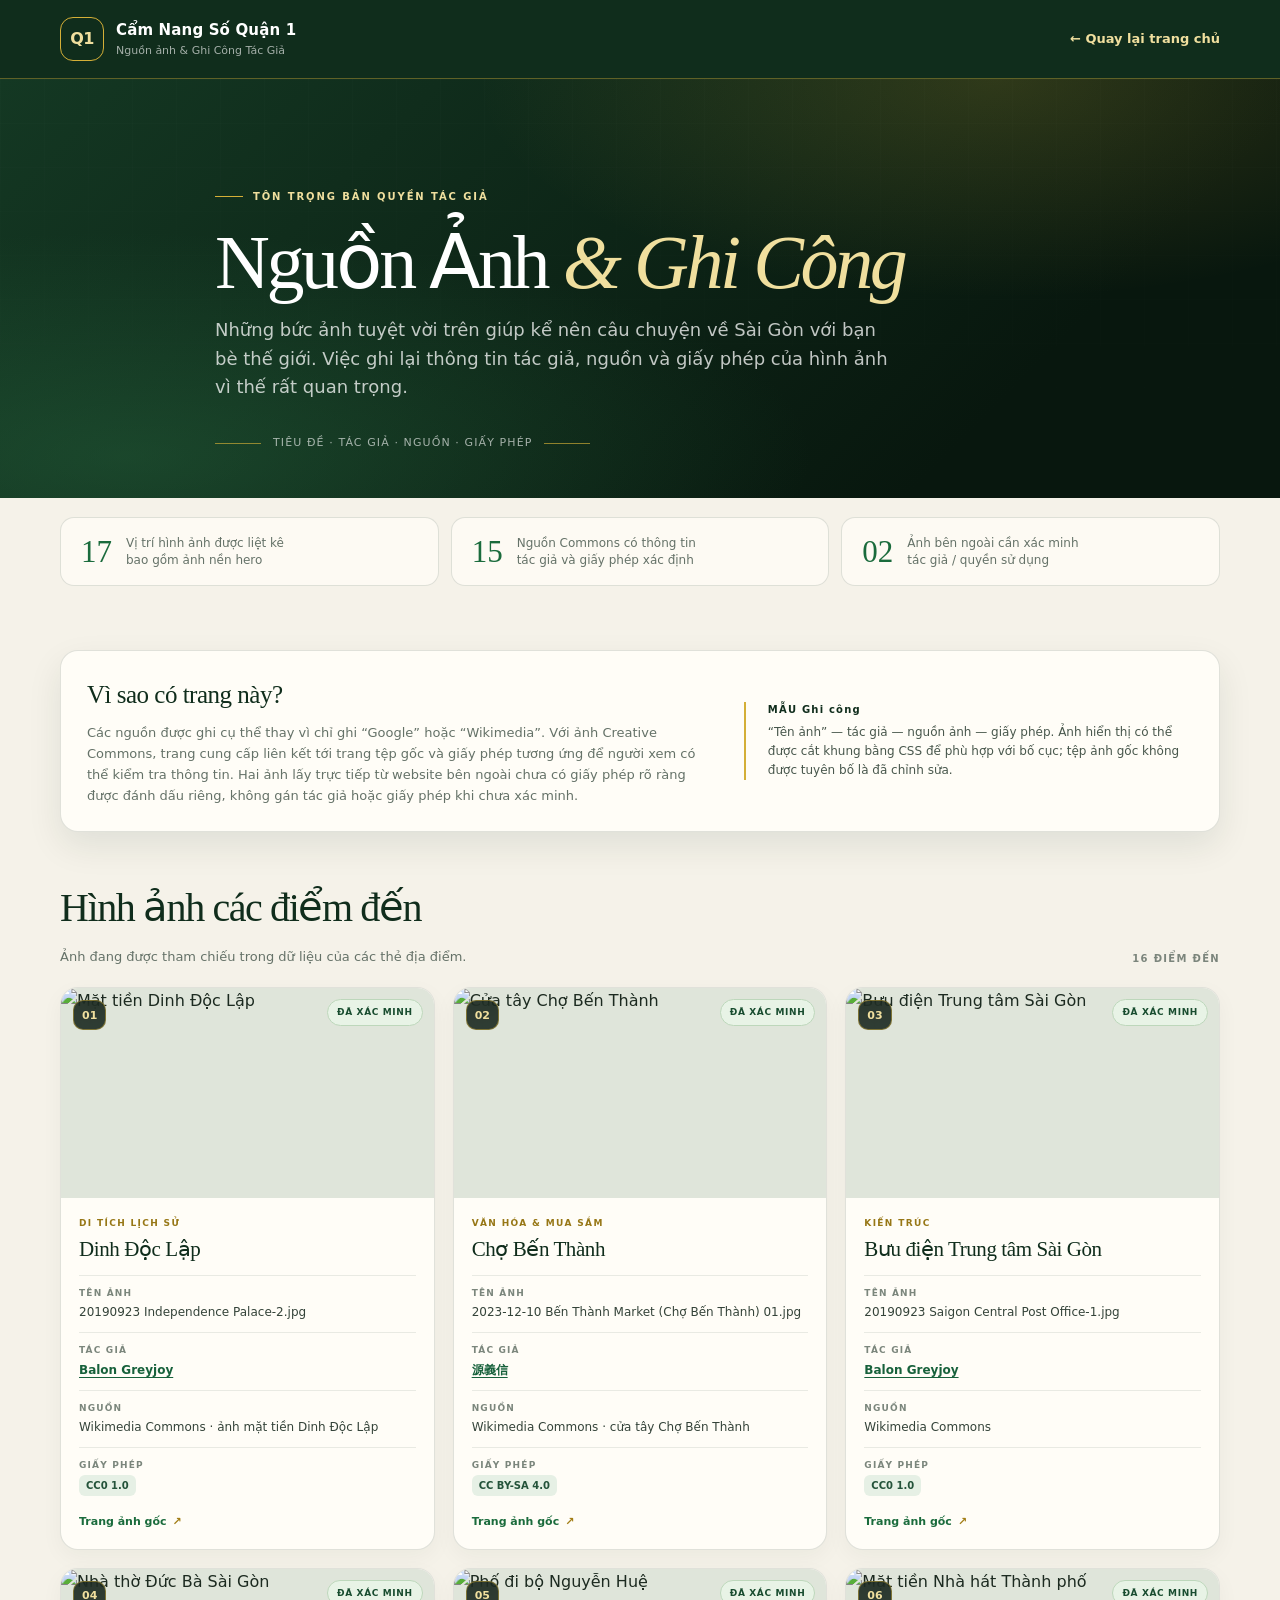
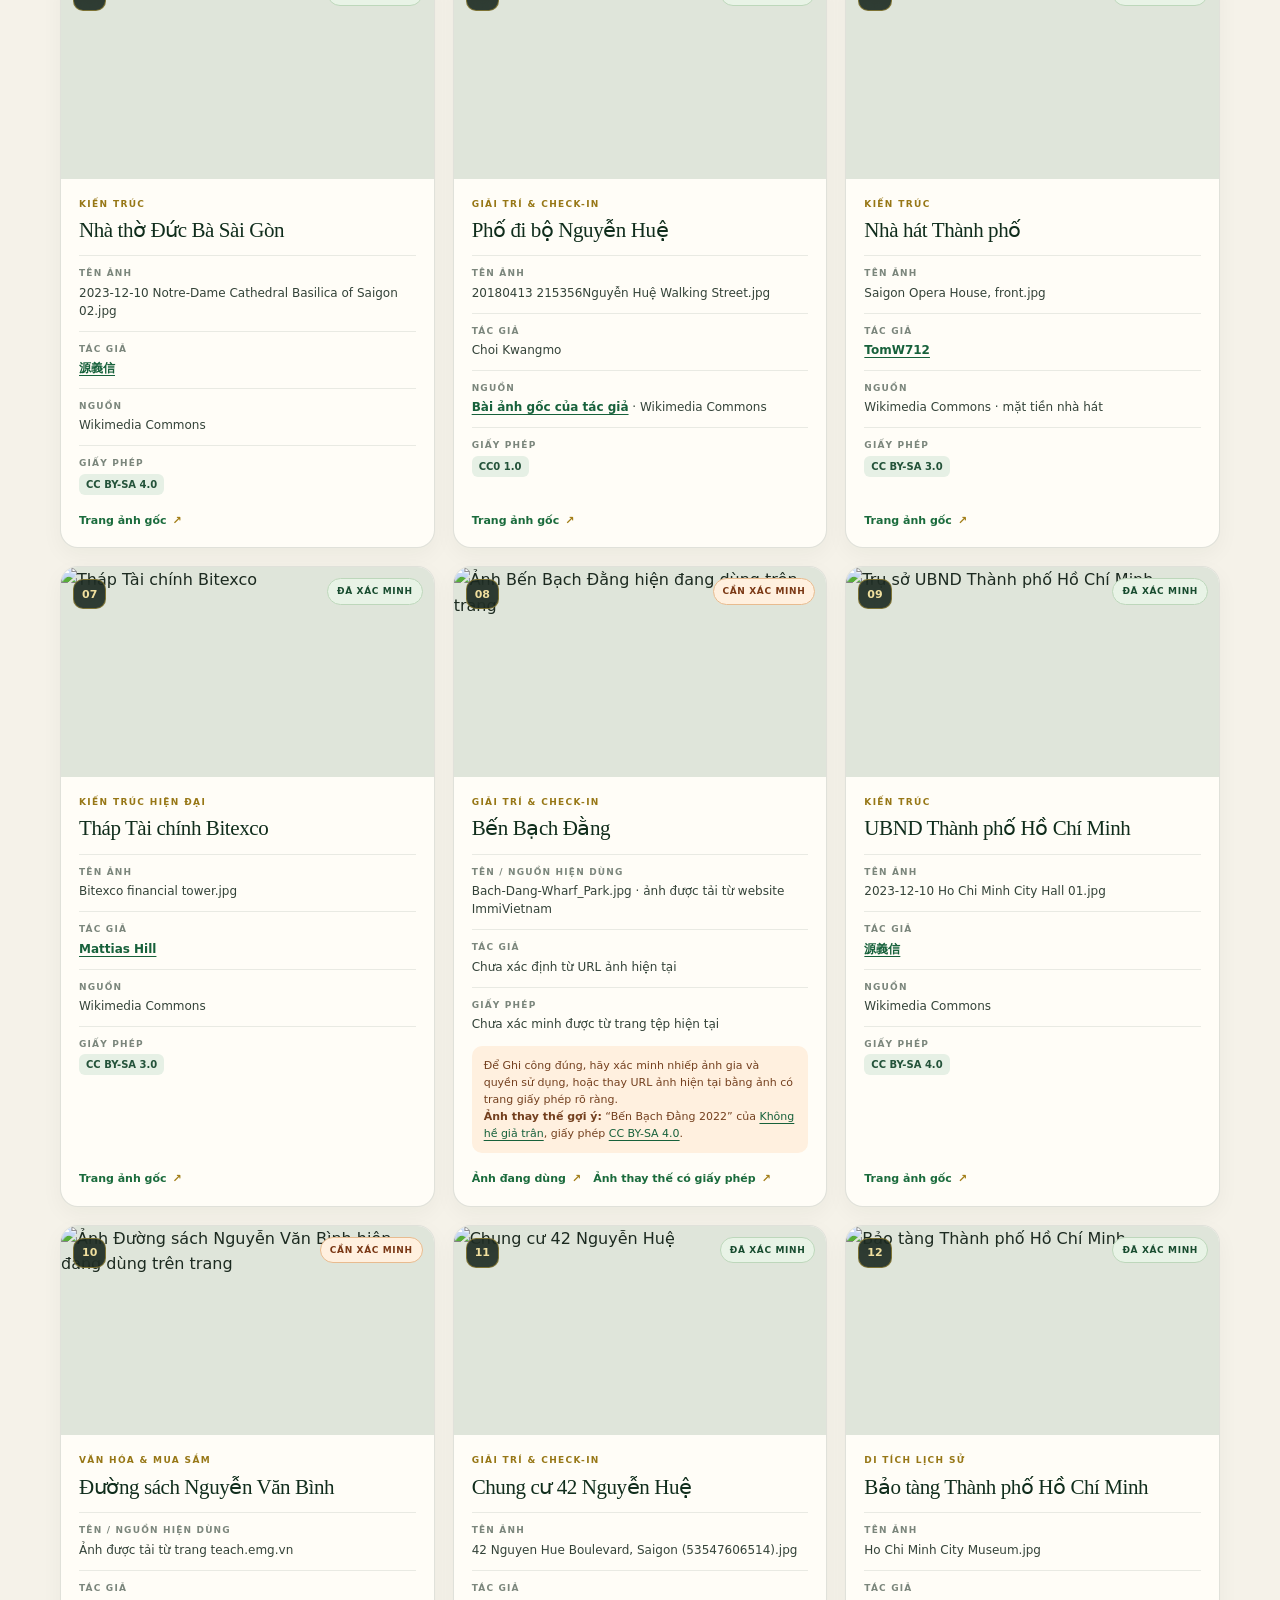
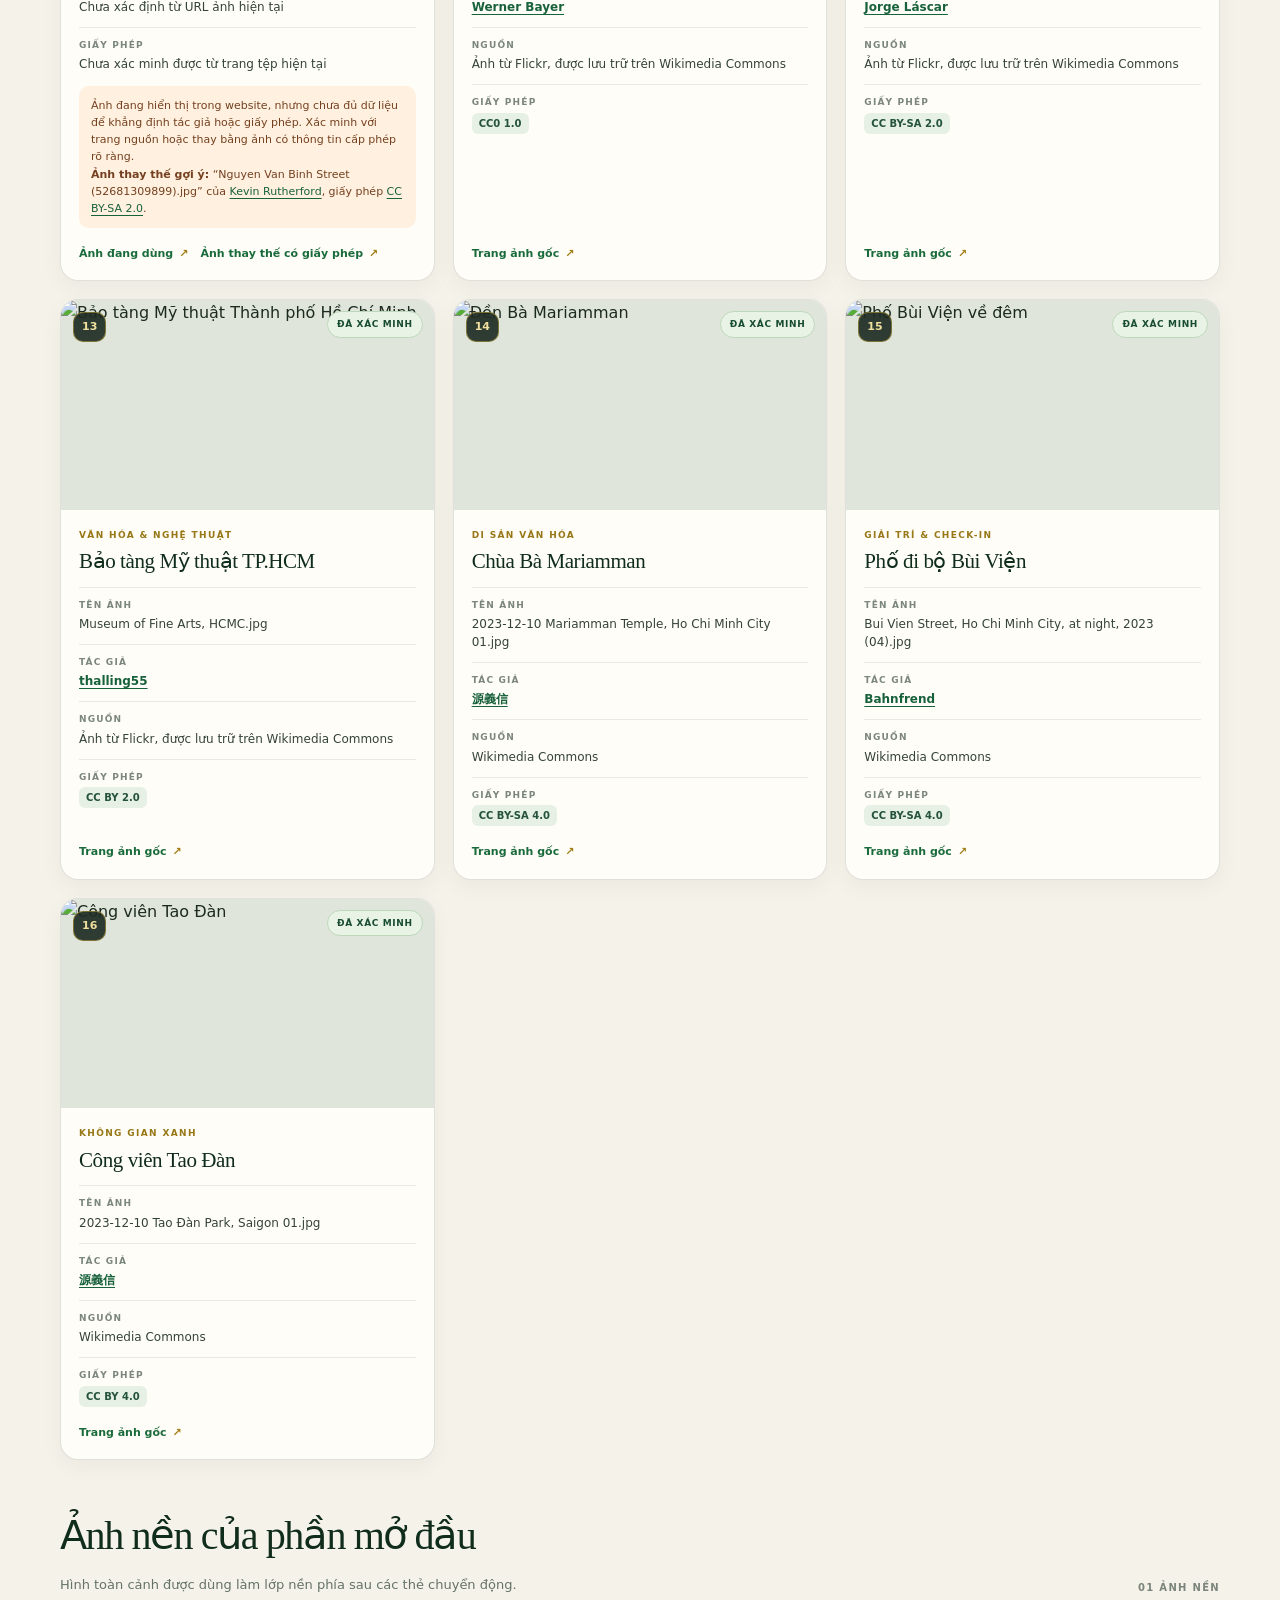
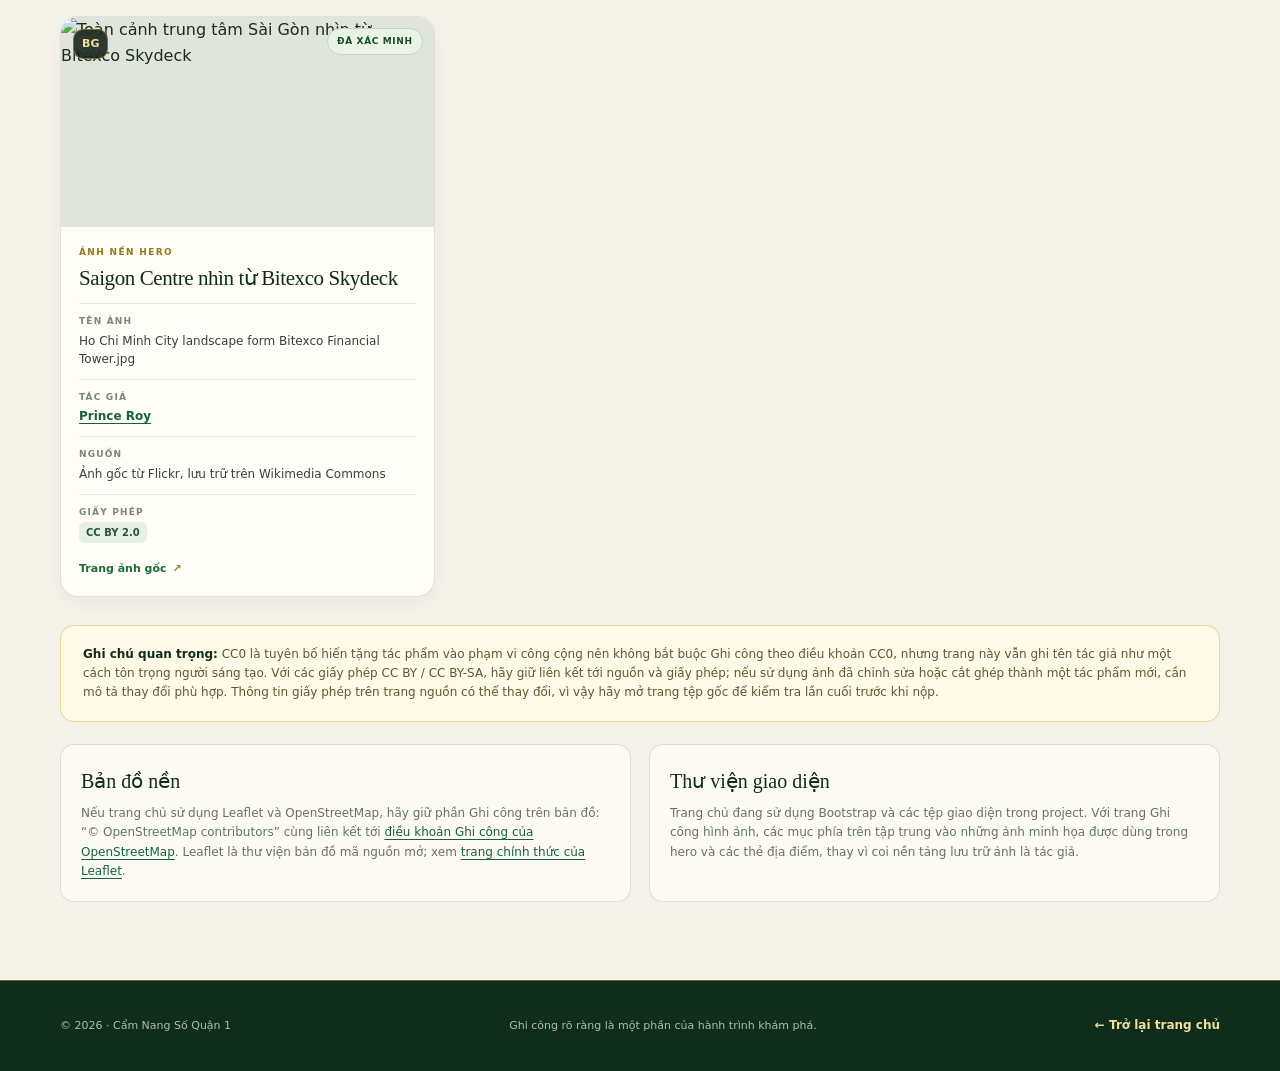
==== credits.html @ 77544206 "Add files via upload" ====
<!doctype html>
<html lang="vi">
<head>
  <meta charset="utf-8">
  <meta name="viewport" content="width=device-width, initial-scale=1">
  <meta name="theme-color" content="#102d1c">
  <meta name="description" content="Nguồn ảnh, tác giả và giấy phép hình ảnh sử dụng trong Cẩm Nang Số Quận 1.">
  <title>Nguồn Ảnh & Ghi Công — Cẩm Nang Số Quận 1</title>
  <style>
    :root {
      --pine: #102d1c;
      --pine-2: #143823;
      --pine-3: #1a6b3c;
      --gold: #d4af37;
      --gold-pale: #f0df9e;
      --paper: #f5f2e9;
      --paper-2: #fffdf7;
      --ink: #1c2a20;
      --muted: #657268;
      --line: rgba(16, 45, 28, .13);
      --warn: #8c4b24;
      --warn-bg: #fff0df;
      --ok-bg: #e6f0e5;
      --radius: 18px;
      --shadow: 0 14px 35px rgba(16, 45, 28, .09);
    }
    * { box-sizing: border-box; }
    html { scroll-behavior: smooth; }
    body {
      margin: 0;
      background: var(--paper);
      color: var(--ink);
      font-family: Inter, ui-sans-serif, system-ui, -apple-system, BlinkMacSystemFont, "Segoe UI", sans-serif;
      line-height: 1.6;
    }
    a { color: #17613b; text-underline-offset: 3px; }
    a:hover { color: #8b6d13; }
    .container { width: min(1160px, calc(100% - 40px)); margin-inline: auto; }
    .site-header { background: var(--pine); color: #fff; border-bottom: 1px solid rgba(212,175,55,.4); }
    .header-inner { min-height: 78px; display: flex; align-items: center; justify-content: space-between; gap: 20px; }
    .brand { display: inline-flex; align-items: center; gap: 12px; color: #fff; text-decoration: none; min-width: 0; }
    .brand-mark { display: grid; place-items: center; width: 44px; height: 44px; flex: 0 0 44px; border: 1px solid var(--gold); border-radius: 13px; color: var(--gold-pale); font-weight: 850; letter-spacing: -.04em; }
    .brand-copy { display: flex; flex-direction: column; line-height: 1.25; }
    .brand-copy strong { font-size: 15px; letter-spacing: .01em; }
    .brand-copy small { color: rgba(255,255,255,.62); font-size: 11px; margin-top: 4px; }
    .back-link { color: var(--gold-pale); font-size: 13px; font-weight: 700; text-decoration: none; white-space: nowrap; }
    .back-link:hover { color: #fff; }
    .hero {
      position: relative;
      overflow: hidden;
      color: #fff;
      padding: clamp(54px, 8vw, 100px) 0 46px;
      background:
        radial-gradient(ellipse at 78% 0%, rgba(212,175,55,.18), transparent 37%),
        radial-gradient(ellipse at 10% 90%, rgba(46,119,73,.36), transparent 42%),
        linear-gradient(135deg, #143823, #08170e 78%);
    }
    .hero::after { content: ""; position: absolute; inset: 0; pointer-events: none; opacity: .16; background-image: linear-gradient(rgba(255,255,255,.07) 1px, transparent 1px), linear-gradient(90deg, rgba(255,255,255,.07) 1px, transparent 1px); background-size: 44px 44px; mask-image: linear-gradient(to bottom, black, transparent); }
    .hero-content { position: relative; z-index: 1; max-width: 850px; }
    .eyebrow { display: inline-flex; align-items: center; gap: 10px; color: var(--gold-pale); font-size: 10px; font-weight: 850; letter-spacing: .19em; text-transform: uppercase; }
    .eyebrow::before { content: ""; width: 28px; height: 1px; background: var(--gold); }
    h1 { margin: 20px 0 16px; max-width: 800px; font-family: Georgia, "Times New Roman", serif; font-size: clamp(42px, 7vw, 76px); line-height: .99; font-weight: 500; letter-spacing: -.045em; }
    h1 em { color: var(--gold-pale); font-weight: 400; }
    .hero-lede { max-width: 680px; margin: 0; color: rgba(255,255,255,.75); font-size: clamp(15px, 2vw, 18px); }
    .hero-footer { display: flex; flex-wrap: wrap; align-items: center; gap: 12px; margin-top: 32px; color: rgba(255,255,255,.62); font-size: 11px; letter-spacing: .1em; text-transform: uppercase; }
    .hero-footer .line { height: 1px; width: 46px; background: rgba(212,175,55,.65); }
    .stats { display: grid; grid-template-columns: repeat(3, minmax(0,1fr)); gap: 12px; margin-top: -1px; padding: 20px 0 22px; }
    .stat { padding: 17px 20px; background: rgba(255,253,247,.78); border: 1px solid var(--line); border-radius: 14px; display: flex; align-items: center; gap: 14px; }
    .stat-num { color: var(--pine-3); font-family: Georgia, serif; font-size: 31px; line-height: 1; }
    .stat-label { color: var(--muted); font-size: 12px; line-height: 1.4; }
    main { padding: 24px 0 78px; }
    .intro-note { display: grid; grid-template-columns: 1.4fr 1fr; gap: 28px; margin: 18px 0 32px; padding: 24px 26px; background: var(--paper-2); border: 1px solid var(--line); border-radius: var(--radius); box-shadow: var(--shadow); }
    .intro-note h2 { margin: 0 0 8px; color: var(--pine); font-family: Georgia, serif; font-size: 25px; font-weight: 500; letter-spacing: -.02em; }
    .intro-note p { margin: 0; color: var(--muted); font-size: 13px; }
    .format-example { align-self: center; padding-left: 22px; border-left: 2px solid var(--gold); color: #48574c; font-size: 12px; }
    .format-example strong { display: block; margin-bottom: 5px; color: var(--pine); font-size: 10px; letter-spacing: .12em; }
    .section-heading { display: flex; align-items: end; justify-content: space-between; gap: 16px; margin: 44px 0 20px; }
    .section-heading h2 { margin: 0; color: var(--pine); font-family: Georgia, serif; font-size: clamp(28px, 4vw, 40px); font-weight: 500; letter-spacing: -.035em; }
    .section-heading p { margin: 7px 0 0; color: var(--muted); font-size: 13px; }
    .section-count { color: #7b857c; font-size: 10px; font-weight: 800; letter-spacing: .13em; white-space: nowrap; }
    .credit-grid { display: grid; grid-template-columns: repeat(3, minmax(0,1fr)); gap: 18px; }
    .credit-card { min-width: 0; overflow: hidden; background: var(--paper-2); border: 1px solid var(--line); border-radius: var(--radius); box-shadow: 0 7px 22px rgba(16,45,28,.045); display: flex; flex-direction: column; }
    .credit-image-wrap { position: relative; aspect-ratio: 16 / 9; overflow: hidden; background: #dfe5da; }
    .credit-image { display: block; width: 100%; height: 100%; object-fit: cover; }
    .credit-number { position: absolute; left: 12px; top: 12px; min-width: 30px; height: 30px; padding: 0 8px; display: grid; place-items: center; background: rgba(8,23,14,.82); color: var(--gold-pale); border: 1px solid rgba(212,175,55,.48); border-radius: 10px; font-size: 11px; font-weight: 800; backdrop-filter: blur(8px); }
    .status { position: absolute; right: 11px; top: 11px; border-radius: 999px; padding: 5px 9px; font-size: 9px; font-weight: 850; letter-spacing: .07em; text-transform: uppercase; }
    .status-ok { color: #184c2f; background: #e8f3e6; border: 1px solid #bdd7bb; }
    .status-review { color: #7a3815; background: #fff0df; border: 1px solid #e8bb8f; }
    .credit-body { padding: 18px; display: flex; flex-direction: column; flex: 1; }
    .credit-kind { margin-bottom: 7px; color: #977716; font-size: 9px; font-weight: 850; letter-spacing: .15em; text-transform: uppercase; }
    .credit-body h3 { margin: 0 0 13px; color: var(--pine); font-family: Georgia, serif; font-size: 21px; line-height: 1.16; font-weight: 500; letter-spacing: -.02em; }
    .credit-meta { display: grid; gap: 11px; margin: 0; }
    .credit-meta div { padding-top: 10px; border-top: 1px solid rgba(16,45,28,.09); }
    .credit-meta dt { margin-bottom: 3px; color: #7b867c; font-size: 9px; font-weight: 850; letter-spacing: .13em; text-transform: uppercase; }
    .credit-meta dd { margin: 0; color: #344339; overflow-wrap: anywhere; font-size: 12px; line-height: 1.5; }
    .credit-meta dd a { font-weight: 650; }
    .license-pill { display: inline-block; padding: 3px 7px; border-radius: 6px; background: var(--ok-bg); color: #24533a; font-size: 10px; font-weight: 800; text-decoration: none; }
    .license-pill:hover { background: #d8e9d4; }
    .review-box { margin-top: 13px; padding: 11px 12px; border-radius: 10px; background: var(--warn-bg); color: #74401f; font-size: 11px; line-height: 1.55; }
    .credit-links { display: flex; flex-wrap: wrap; align-items: center; gap: 12px; margin-top: auto; padding-top: 17px; }
    .source-link { display: inline-flex; align-items: center; gap: 6px; color: var(--pine-3); font-size: 11px; font-weight: 850; text-decoration: none; }
    .source-link::after { content: "↗"; color: #a27d16; }
    .source-link:hover { text-decoration: underline; }
    .method-note { margin-top: 28px; padding: 19px 22px; border: 1px solid rgba(212,175,55,.45); border-radius: 14px; background: #fff9e7; color: #625635; font-size: 12px; }
    .method-note strong { color: var(--pine); }
    .tools-section { display: grid; grid-template-columns: 1fr 1fr; gap: 18px; margin-top: 22px; }
    .tool-card { padding: 20px; background: rgba(255,253,247,.75); border: 1px solid var(--line); border-radius: 14px; }
    .tool-card h3 { margin: 0 0 7px; color: var(--pine); font-family: Georgia, serif; font-size: 20px; font-weight: 500; }
    .tool-card p { margin: 0; color: var(--muted); font-size: 12px; }
    .site-footer { background: var(--pine); color: rgba(255,255,255,.67); border-top: 1px solid rgba(212,175,55,.45); }
    .footer-inner { display: flex; align-items: center; justify-content: space-between; gap: 20px; min-height: 90px; padding: 18px 0; }
    .footer-inner p { margin: 0; font-size: 11px; }
    .footer-inner a { color: var(--gold-pale); text-decoration: none; font-size: 12px; font-weight: 800; }
    @media (max-width: 900px) { .credit-grid { grid-template-columns: repeat(2, minmax(0,1fr)); } }
    @media (max-width: 640px) {
      .container { width: min(100% - 28px, 1160px); }
      .header-inner { min-height: 68px; }
      .brand-mark { width: 38px; height: 38px; flex-basis: 38px; }
      .brand-copy strong { font-size: 13px; }
      .brand-copy small { font-size: 10px; }
      .back-link { font-size: 11px; }
      .stats { grid-template-columns: 1fr; padding-top: 14px; }
      .stat { padding: 12px 16px; }
      .intro-note { grid-template-columns: 1fr; padding: 20px; gap: 16px; }
      .format-example { padding-left: 14px; }
      .section-heading { align-items: start; flex-direction: column; }
      .credit-grid { grid-template-columns: 1fr; }
      .credit-body { padding: 17px; }
      .tools-section { grid-template-columns: 1fr; }
      .footer-inner { align-items: start; flex-direction: column; justify-content: center; gap: 9px; }
    }
    @media (prefers-reduced-motion: reduce) { html { scroll-behavior: auto; } * { transition: none !important; } }
  </style>
</head>
<body id="top">
  <header class="site-header">
    <div class="container header-inner">
      <a class="brand" href="index.html" aria-label="Quay về Cẩm nang số Quận 1">
        <span class="brand-mark">Q1</span>
        <span class="brand-copy"><strong>Cẩm Nang Số Quận 1</strong><small>Nguồn ảnh & Ghi Công Tác Giả</small></span>
      </a>
      <a class="back-link" href="index.html">← Quay lại trang chủ</a>
    </div>
  </header>

  <section class="hero">
    <div class="container hero-content">
      <span class="eyebrow">TÔN TRỌNG BẢN QUYỀN TÁC GIẢ</span>
      <h1>Nguồn Ảnh <em>&amp; Ghi Công</em></h1>
      <p class="hero-lede">Những bức ảnh tuyệt vời trên giúp kể nên câu chuyện về Sài Gòn với bạn bè thế giới. Việc ghi lại thông tin tác giả, nguồn và giấy phép của hình ảnh vì thế rất quan trọng.</p>
      <div class="hero-footer"><span class="line"></span><span>Tiêu Đề · Tác Giả · Nguồn · Giấy Phép</span><span class="line"></span></div>
    </div>
  </section>

  <div class="container">
    <div class="stats" aria-label="Tình trạng Ghi công">
      <div class="stat"><span class="stat-num">17</span><span class="stat-label">Vị trí hình ảnh được liệt kê<br>bao gồm ảnh nền hero</span></div>
      <div class="stat"><span class="stat-num">15</span><span class="stat-label">Nguồn Commons có thông tin<br>tác giả và giấy phép xác định</span></div>
      <div class="stat"><span class="stat-num">02</span><span class="stat-label">Ảnh bên ngoài cần xác minh<br>tác giả / quyền sử dụng</span></div>
    </div>
  </div>

  <main class="container">
    <section class="intro-note" aria-labelledby="why-credits">
      <div>
        <h2 id="why-credits">Vì sao có trang này?</h2>
        <p>Các nguồn được ghi cụ thể thay vì chỉ ghi “Google” hoặc “Wikimedia”. Với ảnh Creative Commons, trang cung cấp liên kết tới trang tệp gốc và giấy phép tương ứng để người xem có thể kiểm tra thông tin. Hai ảnh lấy trực tiếp từ website bên ngoài chưa có giấy phép rõ ràng được đánh dấu riêng, không gán tác giả hoặc giấy phép khi chưa xác minh.</p>
      </div>
      <div class="format-example"><strong>MẪU Ghi công</strong>“Tên ảnh” — tác giả — nguồn ảnh — giấy phép. Ảnh hiển thị có thể được cắt khung bằng CSS để phù hợp với bố cục; tệp ảnh gốc không được tuyên bố là đã chỉnh sửa.</div>
    </section>

    <div class="section-heading">
      <div><h2>Hình ảnh các điểm đến</h2><p>Ảnh đang được tham chiếu trong dữ liệu của các thẻ địa điểm.</p></div>
      <span class="section-count">16 ĐIỂM ĐẾN</span>
    </div>

    <section class="credit-grid" aria-label="Ghi công ảnh điểm đến">
      <article class="credit-card">
        <div class="credit-image-wrap"><img class="credit-image" src="https://commons.wikimedia.org/wiki/Special:Redirect/file/20190923%20Independence%20Palace-2.jpg?width=600" alt="Mặt tiền Dinh Độc Lập" loading="lazy"><span class="credit-number">01</span><span class="status status-ok">Đã xác minh</span></div>
        <div class="credit-body"><span class="credit-kind">Di tích lịch sử</span><h3>Dinh Độc Lập</h3><dl class="credit-meta"><div><dt>Tên ảnh</dt><dd>20190923 Independence Palace-2.jpg</dd></div><div><dt>Tác giả</dt><dd><a href="https://commons.wikimedia.org/wiki/User:Balon_Greyjoy" target="_blank" rel="noopener noreferrer">Balon Greyjoy</a></dd></div><div><dt>Nguồn</dt><dd>Wikimedia Commons · ảnh mặt tiền Dinh Độc Lập</dd></div><div><dt>Giấy phép</dt><dd><a class="license-pill" href="https://creativecommons.org/publicdomain/zero/1.0/" target="_blank" rel="noopener noreferrer">CC0 1.0</a></dd></div></dl><div class="credit-links"><a class="source-link" href="https://commons.wikimedia.org/wiki/File:20190923_Independence_Palace-2.jpg" target="_blank" rel="noopener noreferrer">Trang ảnh gốc</a></div></div>
      </article>

      <article class="credit-card">
        <div class="credit-image-wrap"><img class="credit-image" src="https://commons.wikimedia.org/wiki/Special:Redirect/file/2023-12-10%20B%E1%BA%BFn%20Th%C3%A0nh%20Market%20%28Ch%E1%BB%A3%20B%E1%BA%BFn%20Th%C3%A0nh%29%2001.jpg?width=600" alt="Cửa tây Chợ Bến Thành" loading="lazy"><span class="credit-number">02</span><span class="status status-ok">Đã xác minh</span></div>
        <div class="credit-body"><span class="credit-kind">Văn hóa & mua sắm</span><h3>Chợ Bến Thành</h3><dl class="credit-meta"><div><dt>Tên ảnh</dt><dd>2023-12-10 Bến Thành Market (Chợ Bến Thành) 01.jpg</dd></div><div><dt>Tác giả</dt><dd><a href="https://commons.wikimedia.org/wiki/User:%E6%BA%90%E7%BE%A9%E4%BF%A1" target="_blank" rel="noopener noreferrer">源義信</a></dd></div><div><dt>Nguồn</dt><dd>Wikimedia Commons · cửa tây Chợ Bến Thành</dd></div><div><dt>Giấy phép</dt><dd><a class="license-pill" href="https://creativecommons.org/licenses/by-sa/4.0/" target="_blank" rel="noopener noreferrer">CC BY-SA 4.0</a></dd></div></dl><div class="credit-links"><a class="source-link" href="https://commons.wikimedia.org/wiki/File:2023-12-10_B%E1%BA%BFn_Th%C3%A0nh_Market_%28Ch%E1%BB%A3_B%E1%BA%BFn_Th%C3%A0nh%29_01.jpg" target="_blank" rel="noopener noreferrer">Trang ảnh gốc</a></div></div>
      </article>

      <article class="credit-card">
        <div class="credit-image-wrap"><img class="credit-image" src="https://commons.wikimedia.org/wiki/Special:Redirect/file/20190923%20Saigon%20Central%20Post%20Office-1.jpg?width=600" alt="Bưu điện Trung tâm Sài Gòn" loading="lazy"><span class="credit-number">03</span><span class="status status-ok">Đã xác minh</span></div>
        <div class="credit-body"><span class="credit-kind">Kiến trúc</span><h3>Bưu điện Trung tâm Sài Gòn</h3><dl class="credit-meta"><div><dt>Tên ảnh</dt><dd>20190923 Saigon Central Post Office-1.jpg</dd></div><div><dt>Tác giả</dt><dd><a href="https://commons.wikimedia.org/wiki/User:Balon_Greyjoy" target="_blank" rel="noopener noreferrer">Balon Greyjoy</a></dd></div><div><dt>Nguồn</dt><dd>Wikimedia Commons</dd></div><div><dt>Giấy phép</dt><dd><a class="license-pill" href="https://creativecommons.org/publicdomain/zero/1.0/" target="_blank" rel="noopener noreferrer">CC0 1.0</a></dd></div></dl><div class="credit-links"><a class="source-link" href="https://commons.wikimedia.org/wiki/File:20190923_Saigon_Central_Post_Office-1.jpg" target="_blank" rel="noopener noreferrer">Trang ảnh gốc</a></div></div>
      </article>

      <article class="credit-card">
        <div class="credit-image-wrap"><img class="credit-image" src="https://commons.wikimedia.org/wiki/Special:Redirect/file/2023-12-10%20Notre-Dame%20Cathedral%20Basilica%20of%20Saigon%20%28Nh%C3%A0%20th%E1%BB%9D%20ch%C3%ADnh%20t%C3%B2a%20%C4%90%E1%BB%A9c%20B%C3%A0%20S%C3%A0i%20G%C3%B2n%29%2002.jpg?width=600" alt="Nhà thờ Đức Bà Sài Gòn" loading="lazy"><span class="credit-number">04</span><span class="status status-ok">Đã xác minh</span></div>
        <div class="credit-body"><span class="credit-kind">Kiến trúc</span><h3>Nhà thờ Đức Bà Sài Gòn</h3><dl class="credit-meta"><div><dt>Tên ảnh</dt><dd>2023-12-10 Notre-Dame Cathedral Basilica of Saigon 02.jpg</dd></div><div><dt>Tác giả</dt><dd><a href="https://commons.wikimedia.org/wiki/User:%E6%BA%90%E7%BE%A9%E4%BF%A1" target="_blank" rel="noopener noreferrer">源義信</a></dd></div><div><dt>Nguồn</dt><dd>Wikimedia Commons</dd></div><div><dt>Giấy phép</dt><dd><a class="license-pill" href="https://creativecommons.org/licenses/by-sa/4.0/" target="_blank" rel="noopener noreferrer">CC BY-SA 4.0</a></dd></div></dl><div class="credit-links"><a class="source-link" href="https://commons.wikimedia.org/wiki/File:2023-12-10_Notre-Dame_Cathedral_Basilica_of_Saigon_%28Nh%C3%A0_th%E1%BB%9F_ch%C3%ADnh_t%C3%B2a_%C4%90%E1%BB%A9c_B%C3%A0_S%C3%A0i_G%C3%B2n%29_02.jpg" target="_blank" rel="noopener noreferrer">Trang ảnh gốc</a></div></div>
      </article>

      <article class="credit-card">
        <div class="credit-image-wrap"><img class="credit-image" src="https://commons.wikimedia.org/wiki/Special:Redirect/file/20180413%20215356Nguy%E1%BB%85n%20Hu%E1%BB%87%20Walking%20Street.jpg?width=600" alt="Phố đi bộ Nguyễn Huệ" loading="lazy"><span class="credit-number">05</span><span class="status status-ok">Đã xác minh</span></div>
        <div class="credit-body"><span class="credit-kind">Giải trí & check-in</span><h3>Phố đi bộ Nguyễn Huệ</h3><dl class="credit-meta"><div><dt>Tên ảnh</dt><dd>20180413 215356Nguyễn Huệ Walking Street.jpg</dd></div><div><dt>Tác giả</dt><dd>Choi Kwangmo</dd></div><div><dt>Nguồn</dt><dd><a href="https://choegwangmo.com/2020/03/08/saigon-hotpot-night-food-tour-thanh-pho-ho-chi-minh-april-13-2018/" target="_blank" rel="noopener noreferrer">Bài ảnh gốc của tác giả</a> · Wikimedia Commons</dd></div><div><dt>Giấy phép</dt><dd><a class="license-pill" href="https://creativecommons.org/publicdomain/zero/1.0/" target="_blank" rel="noopener noreferrer">CC0 1.0</a></dd></div></dl><div class="credit-links"><a class="source-link" href="https://commons.wikimedia.org/wiki/File:20180413_215356Nguy%E1%BB%85n_Hu%E1%BB%87_Walking_Street.jpg" target="_blank" rel="noopener noreferrer">Trang ảnh gốc</a></div></div>
      </article>

      <article class="credit-card">
        <div class="credit-image-wrap"><img class="credit-image" src="https://commons.wikimedia.org/wiki/Special:Redirect/file/Saigon%20Opera%20House%2C%20front.jpg?width=600" alt="Mặt tiền Nhà hát Thành phố" loading="lazy"><span class="credit-number">06</span><span class="status status-ok">Đã xác minh</span></div>
        <div class="credit-body"><span class="credit-kind">Kiến trúc</span><h3>Nhà hát Thành phố</h3><dl class="credit-meta"><div><dt>Tên ảnh</dt><dd>Saigon Opera House, front.jpg</dd></div><div><dt>Tác giả</dt><dd><a href="https://commons.wikimedia.org/wiki/User:TomW712" target="_blank" rel="noopener noreferrer">TomW712</a></dd></div><div><dt>Nguồn</dt><dd>Wikimedia Commons · mặt tiền nhà hát</dd></div><div><dt>Giấy phép</dt><dd><a class="license-pill" href="https://creativecommons.org/licenses/by-sa/3.0/" target="_blank" rel="noopener noreferrer">CC BY-SA 3.0</a></dd></div></dl><div class="credit-links"><a class="source-link" href="https://commons.wikimedia.org/wiki/File:Saigon_Opera_House%2C_front.jpg" target="_blank" rel="noopener noreferrer">Trang ảnh gốc</a></div></div>
      </article>

      <article class="credit-card">
        <div class="credit-image-wrap"><img class="credit-image" src="https://commons.wikimedia.org/wiki/Special:Redirect/file/Bitexco%20financial%20tower.jpg?width=600" alt="Tháp Tài chính Bitexco" loading="lazy"><span class="credit-number">07</span><span class="status status-ok">Đã xác minh</span></div>
        <div class="credit-body"><span class="credit-kind">Kiến trúc hiện đại</span><h3>Tháp Tài chính Bitexco</h3><dl class="credit-meta"><div><dt>Tên ảnh</dt><dd>Bitexco financial tower.jpg</dd></div><div><dt>Tác giả</dt><dd><a href="https://commons.wikimedia.org/wiki/User:Mattias811" target="_blank" rel="noopener noreferrer">Mattias Hill</a></dd></div><div><dt>Nguồn</dt><dd>Wikimedia Commons</dd></div><div><dt>Giấy phép</dt><dd><a class="license-pill" href="https://creativecommons.org/licenses/by-sa/3.0/" target="_blank" rel="noopener noreferrer">CC BY-SA 3.0</a></dd></div></dl><div class="credit-links"><a class="source-link" href="https://commons.wikimedia.org/wiki/File:Bitexco_financial_tower.jpg" target="_blank" rel="noopener noreferrer">Trang ảnh gốc</a></div></div>
      </article>

      <article class="credit-card">
        <div class="credit-image-wrap"><img class="credit-image" src="https://immivietnam.com/Content/Uploads/images/Blog/2022/hcm/Bach-Dang-Wharf_Park.jpg" alt="Ảnh Bến Bạch Đằng hiện đang dùng trên trang" loading="lazy"><span class="credit-number">08</span><span class="status status-review">Cần xác minh</span></div>
        <div class="credit-body"><span class="credit-kind">Giải trí & check-in</span><h3>Bến Bạch Đằng</h3><dl class="credit-meta"><div><dt>Tên / nguồn hiện dùng</dt><dd>Bach-Dang-Wharf_Park.jpg · ảnh được tải từ website ImmiVietnam</dd></div><div><dt>Tác giả</dt><dd>Chưa xác định từ URL ảnh hiện tại</dd></div><div><dt>Giấy phép</dt><dd>Chưa xác minh được từ trang tệp hiện tại</dd></div></dl><div class="review-box">Để Ghi công đúng, hãy xác minh nhiếp ảnh gia và quyền sử dụng, hoặc thay URL ảnh hiện tại bằng ảnh có trang giấy phép rõ ràng. <br><strong>Ảnh thay thế gợi ý:</strong> “Bến Bạch Đằng 2022” của <a href="https://commons.wikimedia.org/wiki/User:Kh%C3%B4ng_h%E1%BB%81_gi%E1%BA%A3_tr%C3%A2n" target="_blank" rel="noopener noreferrer">Không hề giả trân</a>, giấy phép <a href="https://creativecommons.org/licenses/by-sa/4.0/" target="_blank" rel="noopener noreferrer">CC BY-SA 4.0</a>.</div><div class="credit-links"><a class="source-link" href="https://immivietnam.com/Content/Uploads/images/Blog/2022/hcm/Bach-Dang-Wharf_Park.jpg" target="_blank" rel="noopener noreferrer">Ảnh đang dùng</a><a class="source-link" href="https://commons.wikimedia.org/wiki/File:B%E1%BA%BFn_B%E1%BA%A1ch_%C4%90%E1%BA%B1ng_2022.jpg" target="_blank" rel="noopener noreferrer">Ảnh thay thế có giấy phép</a></div></div>
      </article>

      <article class="credit-card">
        <div class="credit-image-wrap"><img class="credit-image" src="https://commons.wikimedia.org/wiki/Special:Redirect/file/2023-12-10%20Ho%20Chi%20Minh%20City%20Hall%2001.jpg?width=600" alt="Trụ sở UBND Thành phố Hồ Chí Minh" loading="lazy"><span class="credit-number">09</span><span class="status status-ok">Đã xác minh</span></div>
        <div class="credit-body"><span class="credit-kind">Kiến trúc</span><h3>UBND Thành phố Hồ Chí Minh</h3><dl class="credit-meta"><div><dt>Tên ảnh</dt><dd>2023-12-10 Ho Chi Minh City Hall 01.jpg</dd></div><div><dt>Tác giả</dt><dd><a href="https://commons.wikimedia.org/wiki/User:%E6%BA%90%E7%BE%A9%E4%BF%A1" target="_blank" rel="noopener noreferrer">源義信</a></dd></div><div><dt>Nguồn</dt><dd>Wikimedia Commons</dd></div><div><dt>Giấy phép</dt><dd><a class="license-pill" href="https://creativecommons.org/licenses/by-sa/4.0/" target="_blank" rel="noopener noreferrer">CC BY-SA 4.0</a></dd></div></dl><div class="credit-links"><a class="source-link" href="https://commons.wikimedia.org/wiki/File:2023-12-10_Ho_Chi_Minh_City_Hall_01.jpg" target="_blank" rel="noopener noreferrer">Trang ảnh gốc</a></div></div></div>
      </article>

      <article class="credit-card">
        <div class="credit-image-wrap"><img class="credit-image" src="https://teach.emg.vn/wp-content/uploads/2022/12/nguyen-van-binh-book-street-teaching-jobs-in-ho-chi-minh-city-teach.emg_.vn_.jpg" alt="Ảnh Đường sách Nguyễn Văn Bình hiện đang dùng trên trang" loading="lazy"><span class="credit-number">10</span><span class="status status-review">Cần xác minh</span></div>
        <div class="credit-body"><span class="credit-kind">Văn hóa & mua sắm</span><h3>Đường sách Nguyễn Văn Bình</h3><dl class="credit-meta"><div><dt>Tên / nguồn hiện dùng</dt><dd>Ảnh được tải từ trang teach.emg.vn</dd></div><div><dt>Tác giả</dt><dd>Chưa xác định từ URL ảnh hiện tại</dd></div><div><dt>Giấy phép</dt><dd>Chưa xác minh được từ trang tệp hiện tại</dd></div></dl><div class="review-box">Ảnh đang hiển thị trong website, nhưng chưa đủ dữ liệu để khẳng định tác giả hoặc giấy phép. Xác minh với trang nguồn hoặc thay bằng ảnh có thông tin cấp phép rõ ràng. <br><strong>Ảnh thay thế gợi ý:</strong> “Nguyen Van Binh Street (52681309899).jpg” của <a href="https://www.flickr.com/people/31744041@N02" target="_blank" rel="noopener noreferrer">Kevin Rutherford</a>, giấy phép <a href="https://creativecommons.org/licenses/by-sa/2.0/" target="_blank" rel="noopener noreferrer">CC BY-SA 2.0</a>.</div><div class="credit-links"><a class="source-link" href="https://teach.emg.vn/wp-content/uploads/2022/12/nguyen-van-binh-book-street-teaching-jobs-in-ho-chi-minh-city-teach.emg_.vn_.jpg" target="_blank" rel="noopener noreferrer">Ảnh đang dùng</a><a class="source-link" href="https://commons.wikimedia.org/wiki/File:Nguyen_Van_Binh_Street_%2852681309899%29.jpg" target="_blank" rel="noopener noreferrer">Ảnh thay thế có giấy phép</a></div></div>
      </article>

      <article class="credit-card">
        <div class="credit-image-wrap"><img class="credit-image" src="https://commons.wikimedia.org/wiki/Special:Redirect/file/42%20Nguyen%20Hue%20Boulevard%2C%20Saigon%20%2853547606514%29.jpg?width=600" alt="Chung cư 42 Nguyễn Huệ" loading="lazy"><span class="credit-number">11</span><span class="status status-ok">Đã xác minh</span></div>
        <div class="credit-body"><span class="credit-kind">Giải trí & check-in</span><h3>Chung cư 42 Nguyễn Huệ</h3><dl class="credit-meta"><div><dt>Tên ảnh</dt><dd>42 Nguyen Hue Boulevard, Saigon (53547606514).jpg</dd></div><div><dt>Tác giả</dt><dd><a href="https://www.flickr.com/people/wbayercom/" target="_blank" rel="noopener noreferrer">Werner Bayer</a></dd></div><div><dt>Nguồn</dt><dd>Ảnh từ Flickr, được lưu trữ trên Wikimedia Commons</dd></div><div><dt>Giấy phép</dt><dd><a class="license-pill" href="https://creativecommons.org/publicdomain/zero/1.0/" target="_blank" rel="noopener noreferrer">CC0 1.0</a></dd></div></dl><div class="credit-links"><a class="source-link" href="https://commons.wikimedia.org/wiki/File:42_Nguyen_Hue_Boulevard%2C_Saigon_%2853547606514%29.jpg" target="_blank" rel="noopener noreferrer">Trang ảnh gốc</a></div></div>
      </article>

      <article class="credit-card">
        <div class="credit-image-wrap"><img class="credit-image" src="https://commons.wikimedia.org/wiki/Special:Redirect/file/Ho%20Chi%20Minh%20City%20Museum.jpg?width=600" alt="Bảo tàng Thành phố Hồ Chí Minh" loading="lazy"><span class="credit-number">12</span><span class="status status-ok">Đã xác minh</span></div>
        <div class="credit-body"><span class="credit-kind">Di tích lịch sử</span><h3>Bảo tàng Thành phố Hồ Chí Minh</h3><dl class="credit-meta"><div><dt>Tên ảnh</dt><dd>Ho Chi Minh City Museum.jpg</dd></div><div><dt>Tác giả</dt><dd><a href="https://www.flickr.com/photos/8721758@N06/4607962856/" target="_blank" rel="noopener noreferrer">Jorge Láscar</a></dd></div><div><dt>Nguồn</dt><dd>Ảnh từ Flickr, được lưu trữ trên Wikimedia Commons</dd></div><div><dt>Giấy phép</dt><dd><a class="license-pill" href="https://creativecommons.org/licenses/by-sa/2.0/" target="_blank" rel="noopener noreferrer">CC BY-SA 2.0</a></dd></div></dl><div class="credit-links"><a class="source-link" href="https://commons.wikimedia.org/wiki/File:Ho_Chi_Minh_City_Museum.jpg" target="_blank" rel="noopener noreferrer">Trang ảnh gốc</a></div></div>
      </article>

      <article class="credit-card">
        <div class="credit-image-wrap"><img class="credit-image" src="https://commons.wikimedia.org/wiki/Special:Redirect/file/Museum_of_Fine_Arts%2C_HCMC.jpg?width=600" alt="Bảo tàng Mỹ thuật Thành phố Hồ Chí Minh" loading="lazy"><span class="credit-number">13</span><span class="status status-ok">Đã xác minh</span></div>
        <div class="credit-body"><span class="credit-kind">Văn hóa & nghệ thuật</span><h3>Bảo tàng Mỹ thuật TP.HCM</h3><dl class="credit-meta"><div><dt>Tên ảnh</dt><dd>Museum of Fine Arts, HCMC.jpg</dd></div><div><dt>Tác giả</dt><dd><a href="https://www.flickr.com/people/28697629@N00/" target="_blank" rel="noopener noreferrer">thalling55</a></dd></div><div><dt>Nguồn</dt><dd>Ảnh từ Flickr, được lưu trữ trên Wikimedia Commons</dd></div><div><dt>Giấy phép</dt><dd><a class="license-pill" href="https://creativecommons.org/licenses/by/2.0/" target="_blank" rel="noopener noreferrer">CC BY 2.0</a></dd></div></dl><div class="credit-links"><a class="source-link" href="https://commons.wikimedia.org/wiki/File:Museum_of_Fine_Arts%2C_HCMC.jpg" target="_blank" rel="noopener noreferrer">Trang ảnh gốc</a></div></div>
      </article>

      <article class="credit-card">
        <div class="credit-image-wrap"><img class="credit-image" src="https://commons.wikimedia.org/wiki/Special:Redirect/file/2023-12-10%20Mariamman%20Temple%2C%20Ho%20Chi%20Minh%20City%2001.jpg?width=600" alt="Đền Bà Mariamman" loading="lazy"><span class="credit-number">14</span><span class="status status-ok">Đã xác minh</span></div>
        <div class="credit-body"><span class="credit-kind">Di sản văn hóa</span><h3>Chùa Bà Mariamman</h3><dl class="credit-meta"><div><dt>Tên ảnh</dt><dd>2023-12-10 Mariamman Temple, Ho Chi Minh City 01.jpg</dd></div><div><dt>Tác giả</dt><dd><a href="https://commons.wikimedia.org/wiki/User:%E6%BA%90%E7%BE%A9%E4%BF%A1" target="_blank" rel="noopener noreferrer">源義信</a></dd></div><div><dt>Nguồn</dt><dd>Wikimedia Commons</dd></div><div><dt>Giấy phép</dt><dd><a class="license-pill" href="https://creativecommons.org/licenses/by-sa/4.0/" target="_blank" rel="noopener noreferrer">CC BY-SA 4.0</a></dd></div></dl><div class="credit-links"><a class="source-link" href="https://commons.wikimedia.org/wiki/File:2023-12-10_Mariamman_Temple%2C_Ho_Chi_Minh_City_01.jpg" target="_blank" rel="noopener noreferrer">Trang ảnh gốc</a></div></div>
      </article>

      <article class="credit-card">
        <div class="credit-image-wrap"><img class="credit-image" src="https://commons.wikimedia.org/wiki/Special:Redirect/file/Bui%20Vien%20Street%2C%20Ho%20Chi%20Minh%20City%2C%20at%20night%2C%202023%20%2804%29.jpg?width=600" alt="Phố Bùi Viện về đêm" loading="lazy"><span class="credit-number">15</span><span class="status status-ok">Đã xác minh</span></div>
        <div class="credit-body"><span class="credit-kind">Giải trí & check-in</span><h3>Phố đi bộ Bùi Viện</h3><dl class="credit-meta"><div><dt>Tên ảnh</dt><dd>Bui Vien Street, Ho Chi Minh City, at night, 2023 (04).jpg</dd></div><div><dt>Tác giả</dt><dd><a href="https://commons.wikimedia.org/wiki/User:Bahnfrend" target="_blank" rel="noopener noreferrer">Bahnfrend</a></dd></div><div><dt>Nguồn</dt><dd>Wikimedia Commons</dd></div><div><dt>Giấy phép</dt><dd><a class="license-pill" href="https://creativecommons.org/licenses/by-sa/4.0/" target="_blank" rel="noopener noreferrer">CC BY-SA 4.0</a></dd></div></dl><div class="credit-links"><a class="source-link" href="https://commons.wikimedia.org/wiki/File:Bui_Vien_Street%2C_Ho_Chi_Minh_City%2C_at_night%2C_2023_%2804%29.jpg" target="_blank" rel="noopener noreferrer">Trang ảnh gốc</a></div></div>
      </article>

      <article class="credit-card">
        <div class="credit-image-wrap"><img class="credit-image" src="https://commons.wikimedia.org/wiki/Special:Redirect/file/2023-12-10%20Tao%20%C4%90%C3%A0n%20Park%2C%20Saigon%2001.jpg?width=600" alt="Công viên Tao Đàn" loading="lazy"><span class="credit-number">16</span><span class="status status-ok">Đã xác minh</span></div>
        <div class="credit-body"><span class="credit-kind">Không gian xanh</span><h3>Công viên Tao Đàn</h3><dl class="credit-meta"><div><dt>Tên ảnh</dt><dd>2023-12-10 Tao Đàn Park, Saigon 01.jpg</dd></div><div><dt>Tác giả</dt><dd><a href="https://commons.wikimedia.org/wiki/User:%E6%BA%90%E7%BE%A9%E4%BF%A1" target="_blank" rel="noopener noreferrer">源義信</a></dd></div><div><dt>Nguồn</dt><dd>Wikimedia Commons</dd></div><div><dt>Giấy phép</dt><dd><a class="license-pill" href="https://creativecommons.org/licenses/by/4.0/" target="_blank" rel="noopener noreferrer">CC BY 4.0</a></dd></div></dl><div class="credit-links"><a class="source-link" href="https://commons.wikimedia.org/wiki/File:2023-12-10_Tao_%C4%90%C3%A0n_Park%2C_Saigon_01.jpg" target="_blank" rel="noopener noreferrer">Trang ảnh gốc</a></div></div>
      </article>
    </section>

    <div class="section-heading">
      <div><h2>Ảnh nền của phần mở đầu</h2><p>Hình toàn cảnh được dùng làm lớp nền phía sau các thẻ chuyển động.</p></div>
      <span class="section-count">01 ẢNH NỀN</span>
    </div>
    <section class="credit-grid" aria-label="Ghi công ảnh nền hero">
      <article class="credit-card">
        <div class="credit-image-wrap"><img class="credit-image" src="https://commons.wikimedia.org/wiki/Special:Redirect/file/Ho%20Chi%20Minh%20City%20landscape%20form%20Bitexco%20Financial%20Tower.jpg?width=600" alt="Toàn cảnh trung tâm Sài Gòn nhìn từ Bitexco Skydeck" loading="lazy"><span class="credit-number">BG</span><span class="status status-ok">Đã xác minh</span></div>
        <div class="credit-body"><span class="credit-kind">Ảnh nền hero</span><h3>Saigon Centre nhìn từ Bitexco Skydeck</h3><dl class="credit-meta"><div><dt>Tên ảnh</dt><dd>Ho Chi Minh City landscape form Bitexco Financial Tower.jpg</dd></div><div><dt>Tác giả</dt><dd><a href="https://www.flickr.com/people/princeroy/" target="_blank" rel="noopener noreferrer">Prince Roy</a></dd></div><div><dt>Nguồn</dt><dd>Ảnh gốc từ Flickr, lưu trữ trên Wikimedia Commons</dd></div><div><dt>Giấy phép</dt><dd><a class="license-pill" href="https://creativecommons.org/licenses/by/2.0/" target="_blank" rel="noopener noreferrer">CC BY 2.0</a></dd></div></dl><div class="credit-links"><a class="source-link" href="https://commons.wikimedia.org/wiki/File:Ho_Chi_Minh_City_landscape_form_Bitexco_Financial_Tower.jpg" target="_blank" rel="noopener noreferrer">Trang ảnh gốc</a></div></div>
      </article>
    </section>

    <div class="method-note"><strong>Ghi chú quan trọng:</strong> CC0 là tuyên bố hiến tặng tác phẩm vào phạm vi công cộng nên không bắt buộc Ghi công theo điều khoản CC0, nhưng trang này vẫn ghi tên tác giả như một cách tôn trọng người sáng tạo. Với các giấy phép CC BY / CC BY-SA, hãy giữ liên kết tới nguồn và giấy phép; nếu sử dụng ảnh đã chỉnh sửa hoặc cắt ghép thành một tác phẩm mới, cần mô tả thay đổi phù hợp. Thông tin giấy phép trên trang nguồn có thể thay đổi, vì vậy hãy mở trang tệp gốc để kiểm tra lần cuối trước khi nộp.</div>

    <section class="tools-section" aria-label="Ghi công các công cụ khác">
      <div class="tool-card"><h3>Bản đồ nền</h3><p>Nếu trang chủ sử dụng Leaflet và OpenStreetMap, hãy giữ phần Ghi công trên bản đồ: “© OpenStreetMap contributors” cùng liên kết tới <a href="https://www.openstreetmap.org/copyright" target="_blank" rel="noopener noreferrer">điều khoản Ghi công của OpenStreetMap</a>. Leaflet là thư viện bản đồ mã nguồn mở; xem <a href="https://leafletjs.com/" target="_blank" rel="noopener noreferrer">trang chính thức của Leaflet</a>.</p></div>
      <div class="tool-card"><h3>Thư viện giao diện</h3><p>Trang chủ đang sử dụng Bootstrap và các tệp giao diện trong project. Với trang Ghi công hình ảnh, các mục phía trên tập trung vào những ảnh minh họa được dùng trong hero và các thẻ địa điểm, thay vì coi nền tảng lưu trữ ảnh là tác giả.</p></div>
    </section>
  </main>

  <footer class="site-footer">
    <div class="container footer-inner">
      <p>© 2026 · Cẩm Nang Số Quận 1</p>
      <p>Ghi công rõ ràng là một phần của hành trình khám phá.</p>
      <a href="index.html">← Trở lại trang chủ</a>
    </div>
  </footer>
</body>
</html>
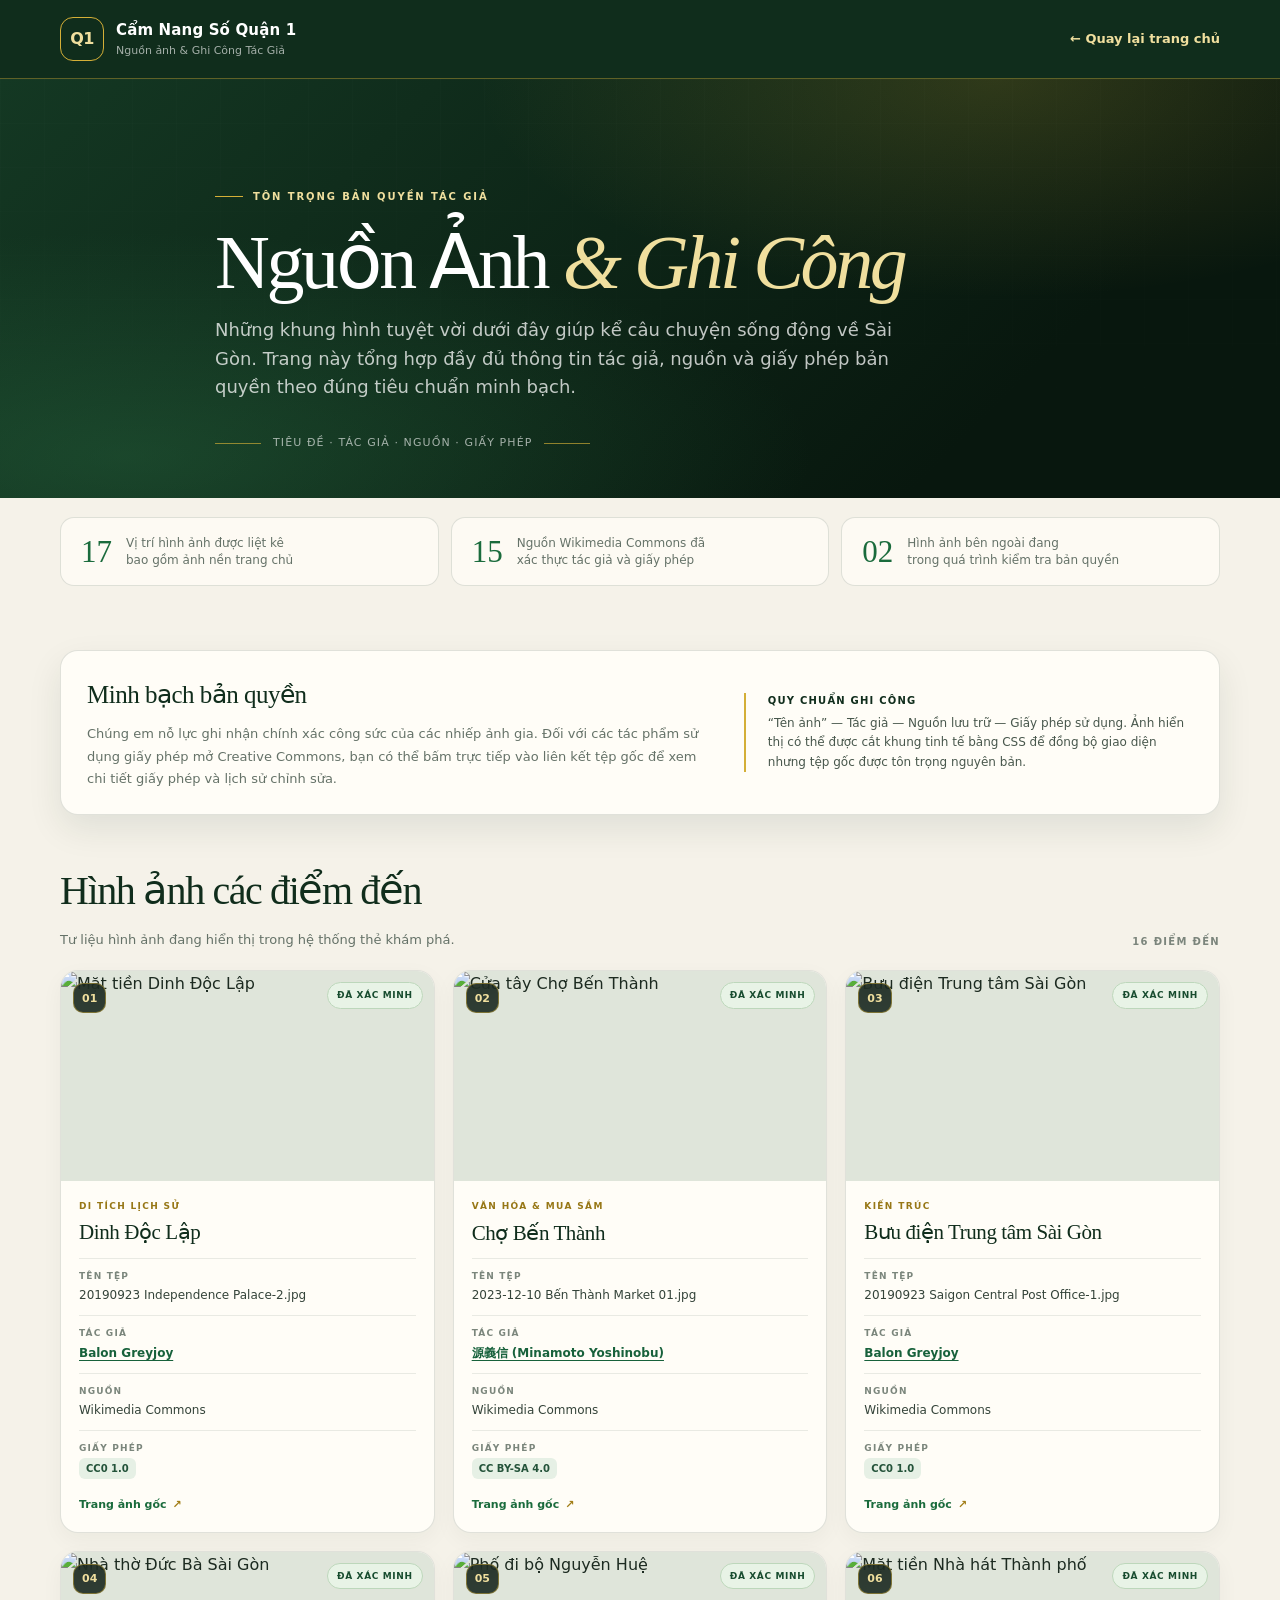
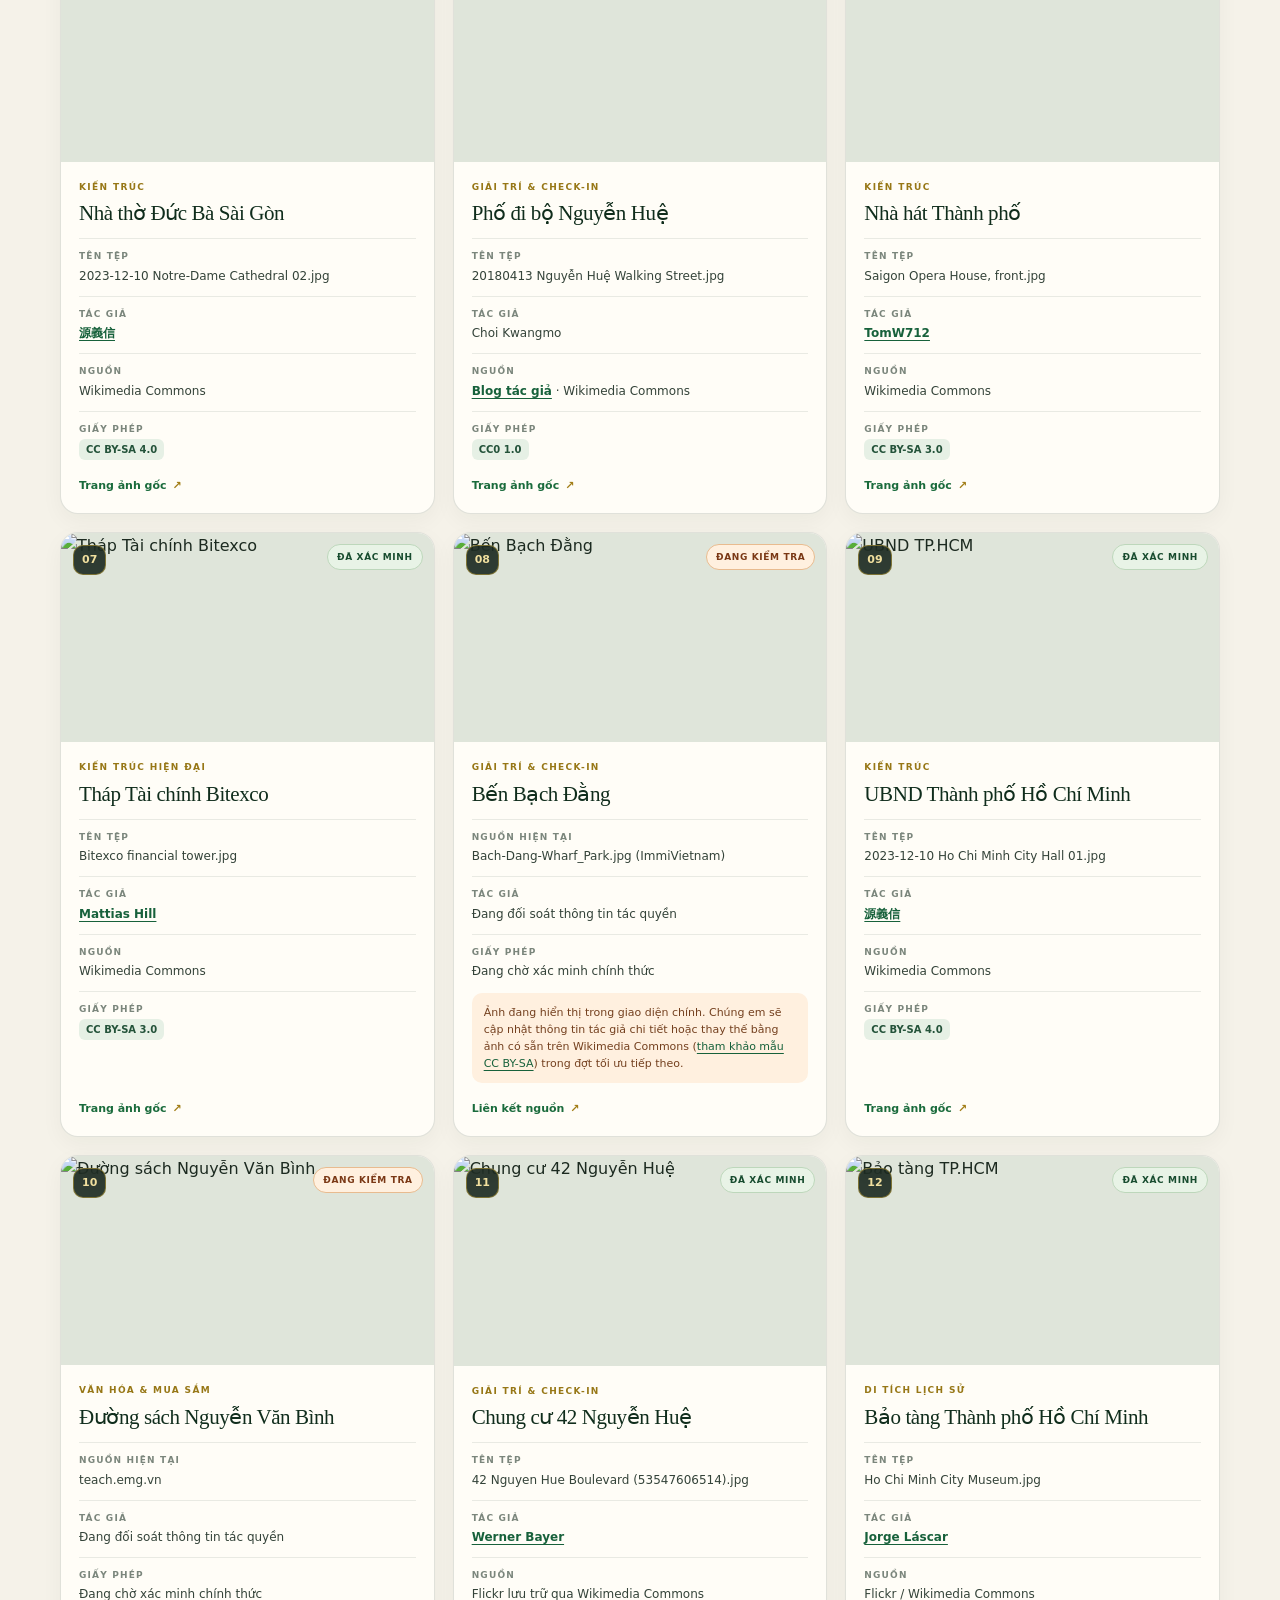
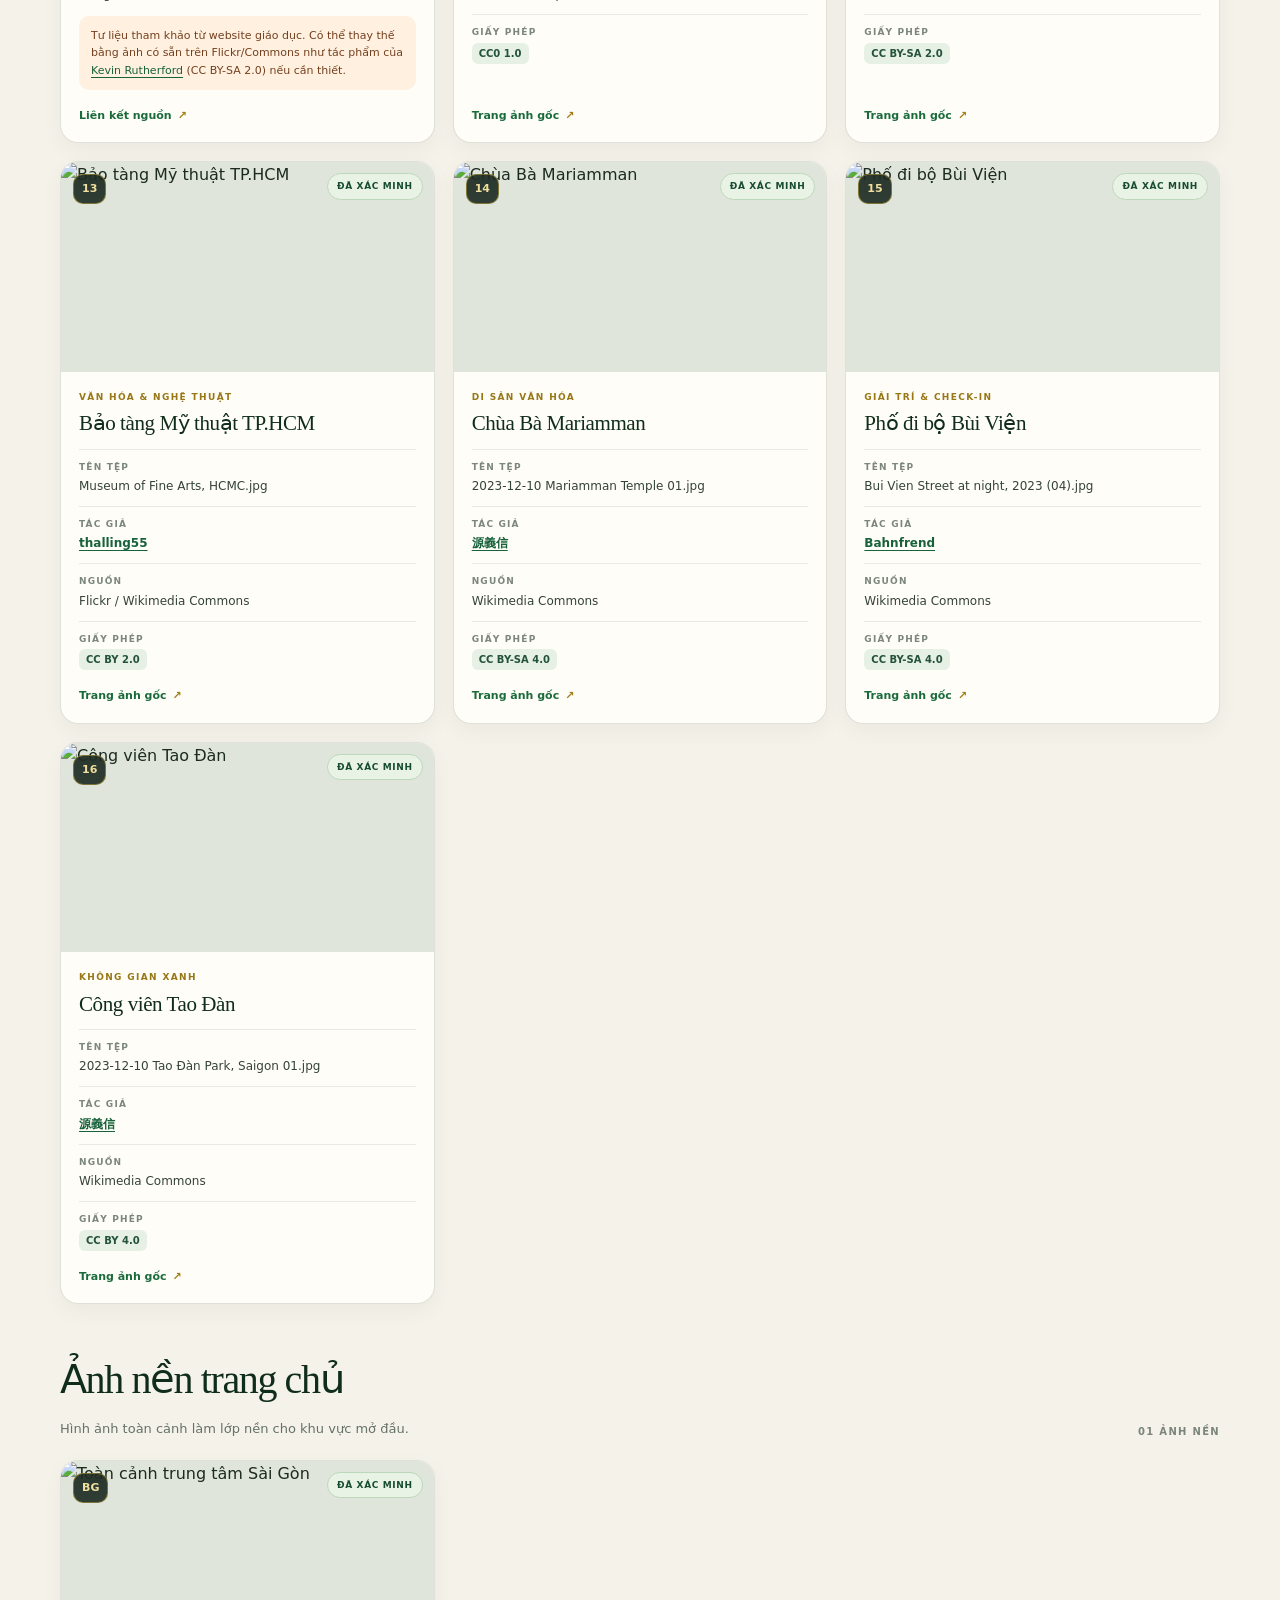
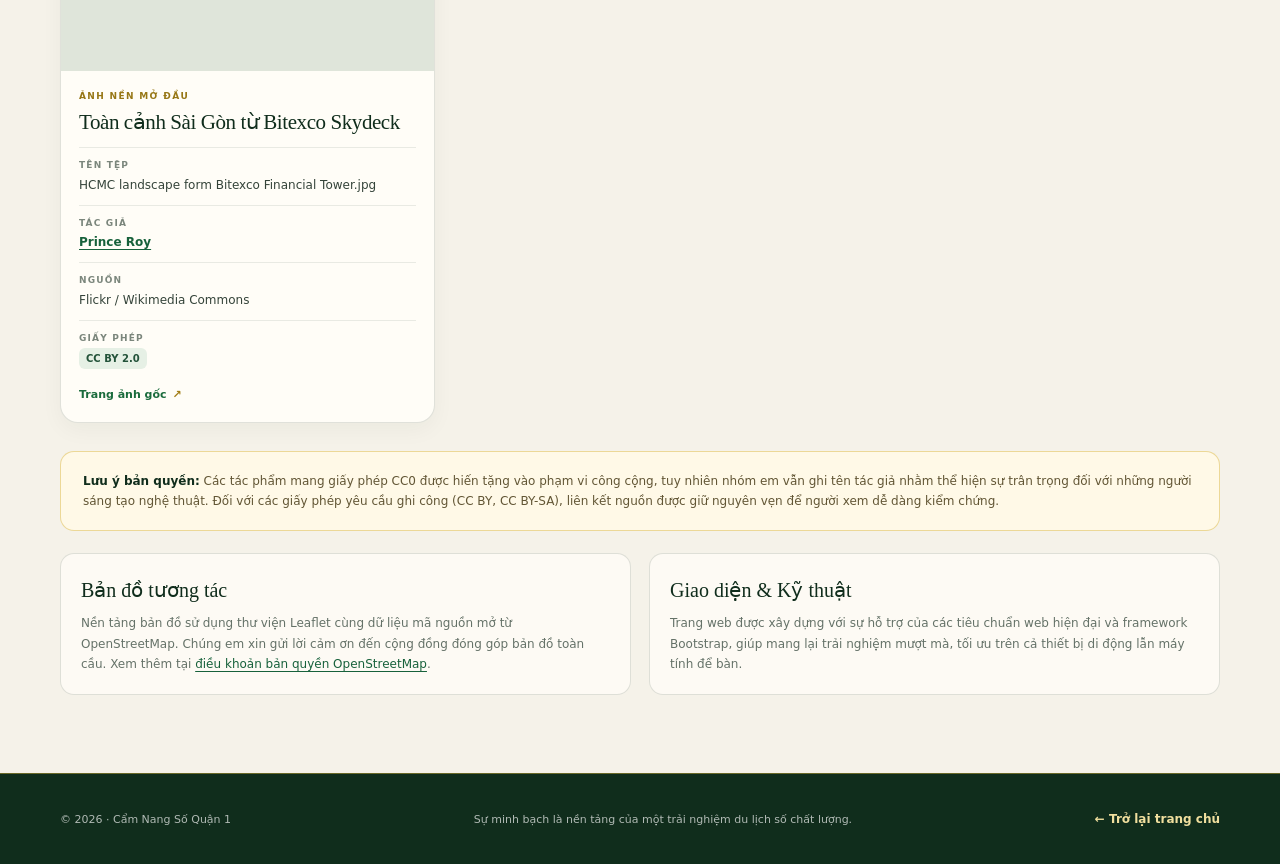
==== commit 19bb8b55: "Add files via upload" ====
--- a/credits.html
+++ b/credits.html
@@ -4,8 +4,8 @@
   <meta charset="utf-8">
   <meta name="viewport" content="width=device-width, initial-scale=1">
   <meta name="theme-color" content="#102d1c">
-  <meta name="description" content="Nguồn ảnh, tác giả và giấy phép hình ảnh sử dụng trong Cẩm Nang Số Quận 1.">
-  <title>Nguồn Ảnh & Ghi Công — Cẩm Nang Số Quận 1</title>
+  <meta name="description" content="Danh sách nguồn ảnh, tác giả và giấy phép sử dụng trong Cẩm Nang Số Quận 1.">
+  <title>Nguồn Ảnh &amp; Ghi Công — Cẩm Nang Số Quận 1</title>
   <style>
     :root {
       --pine: #102d1c;
@@ -18,7 +18,6 @@
       --ink: #1c2a20;
       --muted: #657268;
       --line: rgba(16, 45, 28, .13);
-      --warn: #8c4b24;
       --warn-bg: #fff0df;
       --ok-bg: #e6f0e5;
       --radius: 18px;
@@ -71,7 +70,7 @@
     main { padding: 24px 0 78px; }
     .intro-note { display: grid; grid-template-columns: 1.4fr 1fr; gap: 28px; margin: 18px 0 32px; padding: 24px 26px; background: var(--paper-2); border: 1px solid var(--line); border-radius: var(--radius); box-shadow: var(--shadow); }
     .intro-note h2 { margin: 0 0 8px; color: var(--pine); font-family: Georgia, serif; font-size: 25px; font-weight: 500; letter-spacing: -.02em; }
-    .intro-note p { margin: 0; color: var(--muted); font-size: 13px; }
+    .intro-note p { margin: 0; color: var(--muted); font-size: 13px; line-height: 1.7; }
     .format-example { align-self: center; padding-left: 22px; border-left: 2px solid var(--gold); color: #48574c; font-size: 12px; }
     .format-example strong { display: block; margin-bottom: 5px; color: var(--pine); font-size: 10px; letter-spacing: .12em; }
     .section-heading { display: flex; align-items: end; justify-content: space-between; gap: 16px; margin: 44px 0 20px; }
@@ -101,12 +100,12 @@
     .source-link { display: inline-flex; align-items: center; gap: 6px; color: var(--pine-3); font-size: 11px; font-weight: 850; text-decoration: none; }
     .source-link::after { content: "↗"; color: #a27d16; }
     .source-link:hover { text-decoration: underline; }
-    .method-note { margin-top: 28px; padding: 19px 22px; border: 1px solid rgba(212,175,55,.45); border-radius: 14px; background: #fff9e7; color: #625635; font-size: 12px; }
+    .method-note { margin-top: 28px; padding: 19px 22px; border: 1px solid rgba(212,175,55,.45); border-radius: 14px; background: #fff9e7; color: #625635; font-size: 12px; line-height: 1.7; }
     .method-note strong { color: var(--pine); }
     .tools-section { display: grid; grid-template-columns: 1fr 1fr; gap: 18px; margin-top: 22px; }
     .tool-card { padding: 20px; background: rgba(255,253,247,.75); border: 1px solid var(--line); border-radius: 14px; }
     .tool-card h3 { margin: 0 0 7px; color: var(--pine); font-family: Georgia, serif; font-size: 20px; font-weight: 500; }
-    .tool-card p { margin: 0; color: var(--muted); font-size: 12px; }
+    .tool-card p { margin: 0; color: var(--muted); font-size: 12px; line-height: 1.7; }
     .site-footer { background: var(--pine); color: rgba(255,255,255,.67); border-top: 1px solid rgba(212,175,55,.45); }
     .footer-inner { display: flex; align-items: center; justify-content: space-between; gap: 20px; min-height: 90px; padding: 18px 0; }
     .footer-inner p { margin: 0; font-size: 11px; }
@@ -129,7 +128,6 @@
       .tools-section { grid-template-columns: 1fr; }
       .footer-inner { align-items: start; flex-direction: column; justify-content: center; gap: 9px; }
     }
-    @media (prefers-reduced-motion: reduce) { html { scroll-behavior: auto; } * { transition: none !important; } }
   </style>
 </head>
 <body id="top">
@@ -137,7 +135,7 @@
     <div class="container header-inner">
       <a class="brand" href="index.html" aria-label="Quay về Cẩm nang số Quận 1">
         <span class="brand-mark">Q1</span>
-        <span class="brand-copy"><strong>Cẩm Nang Số Quận 1</strong><small>Nguồn ảnh & Ghi Công Tác Giả</small></span>
+        <span class="brand-copy"><strong>Cẩm Nang Số Quận 1</strong><small>Nguồn ảnh &amp; Ghi Công Tác Giả</small></span>
       </a>
       <a class="back-link" href="index.html">← Quay lại trang chủ</a>
     </div>
@@ -147,140 +145,140 @@
     <div class="container hero-content">
       <span class="eyebrow">TÔN TRỌNG BẢN QUYỀN TÁC GIẢ</span>
       <h1>Nguồn Ảnh <em>&amp; Ghi Công</em></h1>
-      <p class="hero-lede">Những bức ảnh tuyệt vời trên giúp kể nên câu chuyện về Sài Gòn với bạn bè thế giới. Việc ghi lại thông tin tác giả, nguồn và giấy phép của hình ảnh vì thế rất quan trọng.</p>
+      <p class="hero-lede">Những khung hình tuyệt vời dưới đây giúp kể câu chuyện sống động về Sài Gòn. Trang này tổng hợp đầy đủ thông tin tác giả, nguồn và giấy phép bản quyền theo đúng tiêu chuẩn minh bạch.</p>
       <div class="hero-footer"><span class="line"></span><span>Tiêu Đề · Tác Giả · Nguồn · Giấy Phép</span><span class="line"></span></div>
     </div>
   </section>
 
   <div class="container">
     <div class="stats" aria-label="Tình trạng Ghi công">
-      <div class="stat"><span class="stat-num">17</span><span class="stat-label">Vị trí hình ảnh được liệt kê<br>bao gồm ảnh nền hero</span></div>
-      <div class="stat"><span class="stat-num">15</span><span class="stat-label">Nguồn Commons có thông tin<br>tác giả và giấy phép xác định</span></div>
-      <div class="stat"><span class="stat-num">02</span><span class="stat-label">Ảnh bên ngoài cần xác minh<br>tác giả / quyền sử dụng</span></div>
+      <div class="stat"><span class="stat-num">17</span><span class="stat-label">Vị trí hình ảnh được liệt kê<br>bao gồm ảnh nền trang chủ</span></div>
+      <div class="stat"><span class="stat-num">15</span><span class="stat-label">Nguồn Wikimedia Commons đã<br>xác thực tác giả và giấy phép</span></div>
+      <div class="stat"><span class="stat-num">02</span><span class="stat-label">Hình ảnh bên ngoài đang<br>trong quá trình kiểm tra bản quyền</span></div>
     </div>
   </div>
 
   <main class="container">
     <section class="intro-note" aria-labelledby="why-credits">
       <div>
-        <h2 id="why-credits">Vì sao có trang này?</h2>
-        <p>Các nguồn được ghi cụ thể thay vì chỉ ghi “Google” hoặc “Wikimedia”. Với ảnh Creative Commons, trang cung cấp liên kết tới trang tệp gốc và giấy phép tương ứng để người xem có thể kiểm tra thông tin. Hai ảnh lấy trực tiếp từ website bên ngoài chưa có giấy phép rõ ràng được đánh dấu riêng, không gán tác giả hoặc giấy phép khi chưa xác minh.</p>
+        <h2 id="why-credits">Minh bạch bản quyền</h2>
+        <p>Chúng em nỗ lực ghi nhận chính xác công sức của các nhiếp ảnh gia. Đối với các tác phẩm sử dụng giấy phép mở Creative Commons, bạn có thể bấm trực tiếp vào liên kết tệp gốc để xem chi tiết giấy phép và lịch sử chỉnh sửa.</p>
       </div>
-      <div class="format-example"><strong>MẪU Ghi công</strong>“Tên ảnh” — tác giả — nguồn ảnh — giấy phép. Ảnh hiển thị có thể được cắt khung bằng CSS để phù hợp với bố cục; tệp ảnh gốc không được tuyên bố là đã chỉnh sửa.</div>
+      <div class="format-example"><strong>QUY CHUẨN GHI CÔNG</strong>“Tên ảnh” — Tác giả — Nguồn lưu trữ — Giấy phép sử dụng. Ảnh hiển thị có thể được cắt khung tinh tế bằng CSS để đồng bộ giao diện nhưng tệp gốc được tôn trọng nguyên bản.</div>
     </section>
 
     <div class="section-heading">
-      <div><h2>Hình ảnh các điểm đến</h2><p>Ảnh đang được tham chiếu trong dữ liệu của các thẻ địa điểm.</p></div>
+      <div><h2>Hình ảnh các điểm đến</h2><p>Tư liệu hình ảnh đang hiển thị trong hệ thống thẻ khám phá.</p></div>
       <span class="section-count">16 ĐIỂM ĐẾN</span>
     </div>
 
     <section class="credit-grid" aria-label="Ghi công ảnh điểm đến">
       <article class="credit-card">
         <div class="credit-image-wrap"><img class="credit-image" src="https://commons.wikimedia.org/wiki/Special:Redirect/file/20190923%20Independence%20Palace-2.jpg?width=600" alt="Mặt tiền Dinh Độc Lập" loading="lazy"><span class="credit-number">01</span><span class="status status-ok">Đã xác minh</span></div>
-        <div class="credit-body"><span class="credit-kind">Di tích lịch sử</span><h3>Dinh Độc Lập</h3><dl class="credit-meta"><div><dt>Tên ảnh</dt><dd>20190923 Independence Palace-2.jpg</dd></div><div><dt>Tác giả</dt><dd><a href="https://commons.wikimedia.org/wiki/User:Balon_Greyjoy" target="_blank" rel="noopener noreferrer">Balon Greyjoy</a></dd></div><div><dt>Nguồn</dt><dd>Wikimedia Commons · ảnh mặt tiền Dinh Độc Lập</dd></div><div><dt>Giấy phép</dt><dd><a class="license-pill" href="https://creativecommons.org/publicdomain/zero/1.0/" target="_blank" rel="noopener noreferrer">CC0 1.0</a></dd></div></dl><div class="credit-links"><a class="source-link" href="https://commons.wikimedia.org/wiki/File:20190923_Independence_Palace-2.jpg" target="_blank" rel="noopener noreferrer">Trang ảnh gốc</a></div></div>
+        <div class="credit-body"><span class="credit-kind">Di tích lịch sử</span><h3>Dinh Độc Lập</h3><dl class="credit-meta"><div><dt>Tên tệp</dt><dd>20190923 Independence Palace-2.jpg</dd></div><div><dt>Tác giả</dt><dd><a href="https://commons.wikimedia.org/wiki/User:Balon_Greyjoy" target="_blank" rel="noopener noreferrer">Balon Greyjoy</a></dd></div><div><dt>Nguồn</dt><dd>Wikimedia Commons</dd></div><div><dt>Giấy phép</dt><dd><a class="license-pill" href="https://creativecommons.org/publicdomain/zero/1.0/" target="_blank" rel="noopener noreferrer">CC0 1.0</a></dd></div></dl><div class="credit-links"><a class="source-link" href="https://commons.wikimedia.org/wiki/File:20190923_Independence_Palace-2.jpg" target="_blank" rel="noopener noreferrer">Trang ảnh gốc</a></div></div>
       </article>
 
       <article class="credit-card">
         <div class="credit-image-wrap"><img class="credit-image" src="https://commons.wikimedia.org/wiki/Special:Redirect/file/2023-12-10%20B%E1%BA%BFn%20Th%C3%A0nh%20Market%20%28Ch%E1%BB%A3%20B%E1%BA%BFn%20Th%C3%A0nh%29%2001.jpg?width=600" alt="Cửa tây Chợ Bến Thành" loading="lazy"><span class="credit-number">02</span><span class="status status-ok">Đã xác minh</span></div>
-        <div class="credit-body"><span class="credit-kind">Văn hóa & mua sắm</span><h3>Chợ Bến Thành</h3><dl class="credit-meta"><div><dt>Tên ảnh</dt><dd>2023-12-10 Bến Thành Market (Chợ Bến Thành) 01.jpg</dd></div><div><dt>Tác giả</dt><dd><a href="https://commons.wikimedia.org/wiki/User:%E6%BA%90%E7%BE%A9%E4%BF%A1" target="_blank" rel="noopener noreferrer">源義信</a></dd></div><div><dt>Nguồn</dt><dd>Wikimedia Commons · cửa tây Chợ Bến Thành</dd></div><div><dt>Giấy phép</dt><dd><a class="license-pill" href="https://creativecommons.org/licenses/by-sa/4.0/" target="_blank" rel="noopener noreferrer">CC BY-SA 4.0</a></dd></div></dl><div class="credit-links"><a class="source-link" href="https://commons.wikimedia.org/wiki/File:2023-12-10_B%E1%BA%BFn_Th%C3%A0nh_Market_%28Ch%E1%BB%A3_B%E1%BA%BFn_Th%C3%A0nh%29_01.jpg" target="_blank" rel="noopener noreferrer">Trang ảnh gốc</a></div></div>
+        <div class="credit-body"><span class="credit-kind">Văn hóa &amp; mua sắm</span><h3>Chợ Bến Thành</h3><dl class="credit-meta"><div><dt>Tên tệp</dt><dd>2023-12-10 Bến Thành Market 01.jpg</dd></div><div><dt>Tác giả</dt><dd><a href="https://commons.wikimedia.org/wiki/User:%E6%BA%90%E7%BE%A9%E4%BF%A1" target="_blank" rel="noopener noreferrer">源義信 (Minamoto Yoshinobu)</a></dd></div><div><dt>Nguồn</dt><dd>Wikimedia Commons</dd></div><div><dt>Giấy phép</dt><dd><a class="license-pill" href="https://creativecommons.org/licenses/by-sa/4.0/" target="_blank" rel="noopener noreferrer">CC BY-SA 4.0</a></dd></div></dl><div class="credit-links"><a class="source-link" href="https://commons.wikimedia.org/wiki/File:2023-12-10_B%E1%BA%BFn_Th%C3%A0nh_Market_%28Ch%E1%BB%A3_B%E1%BA%BFn_Th%C3%A0nh%29_01.jpg" target="_blank" rel="noopener noreferrer">Trang ảnh gốc</a></div></div>
       </article>
 
       <article class="credit-card">
         <div class="credit-image-wrap"><img class="credit-image" src="https://commons.wikimedia.org/wiki/Special:Redirect/file/20190923%20Saigon%20Central%20Post%20Office-1.jpg?width=600" alt="Bưu điện Trung tâm Sài Gòn" loading="lazy"><span class="credit-number">03</span><span class="status status-ok">Đã xác minh</span></div>
-        <div class="credit-body"><span class="credit-kind">Kiến trúc</span><h3>Bưu điện Trung tâm Sài Gòn</h3><dl class="credit-meta"><div><dt>Tên ảnh</dt><dd>20190923 Saigon Central Post Office-1.jpg</dd></div><div><dt>Tác giả</dt><dd><a href="https://commons.wikimedia.org/wiki/User:Balon_Greyjoy" target="_blank" rel="noopener noreferrer">Balon Greyjoy</a></dd></div><div><dt>Nguồn</dt><dd>Wikimedia Commons</dd></div><div><dt>Giấy phép</dt><dd><a class="license-pill" href="https://creativecommons.org/publicdomain/zero/1.0/" target="_blank" rel="noopener noreferrer">CC0 1.0</a></dd></div></dl><div class="credit-links"><a class="source-link" href="https://commons.wikimedia.org/wiki/File:20190923_Saigon_Central_Post_Office-1.jpg" target="_blank" rel="noopener noreferrer">Trang ảnh gốc</a></div></div>
+        <div class="credit-body"><span class="credit-kind">Kiến trúc</span><h3>Bưu điện Trung tâm Sài Gòn</h3><dl class="credit-meta"><div><dt>Tên tệp</dt><dd>20190923 Saigon Central Post Office-1.jpg</dd></div><div><dt>Tác giả</dt><dd><a href="https://commons.wikimedia.org/wiki/User:Balon_Greyjoy" target="_blank" rel="noopener noreferrer">Balon Greyjoy</a></dd></div><div><dt>Nguồn</dt><dd>Wikimedia Commons</dd></div><div><dt>Giấy phép</dt><dd><a class="license-pill" href="https://creativecommons.org/publicdomain/zero/1.0/" target="_blank" rel="noopener noreferrer">CC0 1.0</a></dd></div></dl><div class="credit-links"><a class="source-link" href="https://commons.wikimedia.org/wiki/File:20190923_Saigon_Central_Post_Office-1.jpg" target="_blank" rel="noopener noreferrer">Trang ảnh gốc</a></div></div>
       </article>
 
       <article class="credit-card">
         <div class="credit-image-wrap"><img class="credit-image" src="https://commons.wikimedia.org/wiki/Special:Redirect/file/2023-12-10%20Notre-Dame%20Cathedral%20Basilica%20of%20Saigon%20%28Nh%C3%A0%20th%E1%BB%9D%20ch%C3%ADnh%20t%C3%B2a%20%C4%90%E1%BB%A9c%20B%C3%A0%20S%C3%A0i%20G%C3%B2n%29%2002.jpg?width=600" alt="Nhà thờ Đức Bà Sài Gòn" loading="lazy"><span class="credit-number">04</span><span class="status status-ok">Đã xác minh</span></div>
-        <div class="credit-body"><span class="credit-kind">Kiến trúc</span><h3>Nhà thờ Đức Bà Sài Gòn</h3><dl class="credit-meta"><div><dt>Tên ảnh</dt><dd>2023-12-10 Notre-Dame Cathedral Basilica of Saigon 02.jpg</dd></div><div><dt>Tác giả</dt><dd><a href="https://commons.wikimedia.org/wiki/User:%E6%BA%90%E7%BE%A9%E4%BF%A1" target="_blank" rel="noopener noreferrer">源義信</a></dd></div><div><dt>Nguồn</dt><dd>Wikimedia Commons</dd></div><div><dt>Giấy phép</dt><dd><a class="license-pill" href="https://creativecommons.org/licenses/by-sa/4.0/" target="_blank" rel="noopener noreferrer">CC BY-SA 4.0</a></dd></div></dl><div class="credit-links"><a class="source-link" href="https://commons.wikimedia.org/wiki/File:2023-12-10_Notre-Dame_Cathedral_Basilica_of_Saigon_%28Nh%C3%A0_th%E1%BB%9F_ch%C3%ADnh_t%C3%B2a_%C4%90%E1%BB%A9c_B%C3%A0_S%C3%A0i_G%C3%B2n%29_02.jpg" target="_blank" rel="noopener noreferrer">Trang ảnh gốc</a></div></div>
+        <div class="credit-body"><span class="credit-kind">Kiến trúc</span><h3>Nhà thờ Đức Bà Sài Gòn</h3><dl class="credit-meta"><div><dt>Tên tệp</dt><dd>2023-12-10 Notre-Dame Cathedral 02.jpg</dd></div><div><dt>Tác giả</dt><dd><a href="https://commons.wikimedia.org/wiki/User:%E6%BA%90%E7%BE%A9%E4%BF%A1" target="_blank" rel="noopener noreferrer">源義信</a></dd></div><div><dt>Nguồn</dt><dd>Wikimedia Commons</dd></div><div><dt>Giấy phép</dt><dd><a class="license-pill" href="https://creativecommons.org/licenses/by-sa/4.0/" target="_blank" rel="noopener noreferrer">CC BY-SA 4.0</a></dd></div></dl><div class="credit-links"><a class="source-link" href="https://commons.wikimedia.org/wiki/File:2023-12-10_Notre-Dame_Cathedral_Basilica_of_Saigon_%28Nh%C3%A0_th%E1%BB%9F_ch%C3%ADnh_t%C3%B2a_%C4%90%E1%BB%A9c_B%C3%A0_S%C3%A0i_G%C3%B2n%29_02.jpg" target="_blank" rel="noopener noreferrer">Trang ảnh gốc</a></div></div>
       </article>
 
       <article class="credit-card">
         <div class="credit-image-wrap"><img class="credit-image" src="https://commons.wikimedia.org/wiki/Special:Redirect/file/20180413%20215356Nguy%E1%BB%85n%20Hu%E1%BB%87%20Walking%20Street.jpg?width=600" alt="Phố đi bộ Nguyễn Huệ" loading="lazy"><span class="credit-number">05</span><span class="status status-ok">Đã xác minh</span></div>
-        <div class="credit-body"><span class="credit-kind">Giải trí & check-in</span><h3>Phố đi bộ Nguyễn Huệ</h3><dl class="credit-meta"><div><dt>Tên ảnh</dt><dd>20180413 215356Nguyễn Huệ Walking Street.jpg</dd></div><div><dt>Tác giả</dt><dd>Choi Kwangmo</dd></div><div><dt>Nguồn</dt><dd><a href="https://choegwangmo.com/2020/03/08/saigon-hotpot-night-food-tour-thanh-pho-ho-chi-minh-april-13-2018/" target="_blank" rel="noopener noreferrer">Bài ảnh gốc của tác giả</a> · Wikimedia Commons</dd></div><div><dt>Giấy phép</dt><dd><a class="license-pill" href="https://creativecommons.org/publicdomain/zero/1.0/" target="_blank" rel="noopener noreferrer">CC0 1.0</a></dd></div></dl><div class="credit-links"><a class="source-link" href="https://commons.wikimedia.org/wiki/File:20180413_215356Nguy%E1%BB%85n_Hu%E1%BB%87_Walking_Street.jpg" target="_blank" rel="noopener noreferrer">Trang ảnh gốc</a></div></div>
+        <div class="credit-body"><span class="credit-kind">Giải trí &amp; check-in</span><h3>Phố đi bộ Nguyễn Huệ</h3><dl class="credit-meta"><div><dt>Tên tệp</dt><dd>20180413 Nguyễn Huệ Walking Street.jpg</dd></div><div><dt>Tác giả</dt><dd>Choi Kwangmo</dd></div><div><dt>Nguồn</dt><dd><a href="https://choegwangmo.com/2020/03/08/saigon-hotpot-night-food-tour-thanh-pho-ho-chi-minh-april-13-2018/" target="_blank" rel="noopener noreferrer">Blog tác giả</a> · Wikimedia Commons</dd></div><div><dt>Giấy phép</dt><dd><a class="license-pill" href="https://creativecommons.org/publicdomain/zero/1.0/" target="_blank" rel="noopener noreferrer">CC0 1.0</a></dd></div></dl><div class="credit-links"><a class="source-link" href="https://commons.wikimedia.org/wiki/File:20180413_215356Nguy%E1%BB%85n_Hu%E1%BB%87_Walking_Street.jpg" target="_blank" rel="noopener noreferrer">Trang ảnh gốc</a></div></div>
       </article>
 
       <article class="credit-card">
         <div class="credit-image-wrap"><img class="credit-image" src="https://commons.wikimedia.org/wiki/Special:Redirect/file/Saigon%20Opera%20House%2C%20front.jpg?width=600" alt="Mặt tiền Nhà hát Thành phố" loading="lazy"><span class="credit-number">06</span><span class="status status-ok">Đã xác minh</span></div>
-        <div class="credit-body"><span class="credit-kind">Kiến trúc</span><h3>Nhà hát Thành phố</h3><dl class="credit-meta"><div><dt>Tên ảnh</dt><dd>Saigon Opera House, front.jpg</dd></div><div><dt>Tác giả</dt><dd><a href="https://commons.wikimedia.org/wiki/User:TomW712" target="_blank" rel="noopener noreferrer">TomW712</a></dd></div><div><dt>Nguồn</dt><dd>Wikimedia Commons · mặt tiền nhà hát</dd></div><div><dt>Giấy phép</dt><dd><a class="license-pill" href="https://creativecommons.org/licenses/by-sa/3.0/" target="_blank" rel="noopener noreferrer">CC BY-SA 3.0</a></dd></div></dl><div class="credit-links"><a class="source-link" href="https://commons.wikimedia.org/wiki/File:Saigon_Opera_House%2C_front.jpg" target="_blank" rel="noopener noreferrer">Trang ảnh gốc</a></div></div>
+        <div class="credit-body"><span class="credit-kind">Kiến trúc</span><h3>Nhà hát Thành phố</h3><dl class="credit-meta"><div><dt>Tên tệp</dt><dd>Saigon Opera House, front.jpg</dd></div><div><dt>Tác giả</dt><dd><a href="https://commons.wikimedia.org/wiki/User:TomW712" target="_blank" rel="noopener noreferrer">TomW712</a></dd></div><div><dt>Nguồn</dt><dd>Wikimedia Commons</dd></div><div><dt>Giấy phép</dt><dd><a class="license-pill" href="https://creativecommons.org/licenses/by-sa/3.0/" target="_blank" rel="noopener noreferrer">CC BY-SA 3.0</a></dd></div></dl><div class="credit-links"><a class="source-link" href="https://commons.wikimedia.org/wiki/File:Saigon_Opera_House%2C_front.jpg" target="_blank" rel="noopener noreferrer">Trang ảnh gốc</a></div></div>
       </article>
 
       <article class="credit-card">
         <div class="credit-image-wrap"><img class="credit-image" src="https://commons.wikimedia.org/wiki/Special:Redirect/file/Bitexco%20financial%20tower.jpg?width=600" alt="Tháp Tài chính Bitexco" loading="lazy"><span class="credit-number">07</span><span class="status status-ok">Đã xác minh</span></div>
-        <div class="credit-body"><span class="credit-kind">Kiến trúc hiện đại</span><h3>Tháp Tài chính Bitexco</h3><dl class="credit-meta"><div><dt>Tên ảnh</dt><dd>Bitexco financial tower.jpg</dd></div><div><dt>Tác giả</dt><dd><a href="https://commons.wikimedia.org/wiki/User:Mattias811" target="_blank" rel="noopener noreferrer">Mattias Hill</a></dd></div><div><dt>Nguồn</dt><dd>Wikimedia Commons</dd></div><div><dt>Giấy phép</dt><dd><a class="license-pill" href="https://creativecommons.org/licenses/by-sa/3.0/" target="_blank" rel="noopener noreferrer">CC BY-SA 3.0</a></dd></div></dl><div class="credit-links"><a class="source-link" href="https://commons.wikimedia.org/wiki/File:Bitexco_financial_tower.jpg" target="_blank" rel="noopener noreferrer">Trang ảnh gốc</a></div></div>
-      </article>
-
-      <article class="credit-card">
-        <div class="credit-image-wrap"><img class="credit-image" src="https://immivietnam.com/Content/Uploads/images/Blog/2022/hcm/Bach-Dang-Wharf_Park.jpg" alt="Ảnh Bến Bạch Đằng hiện đang dùng trên trang" loading="lazy"><span class="credit-number">08</span><span class="status status-review">Cần xác minh</span></div>
-        <div class="credit-body"><span class="credit-kind">Giải trí & check-in</span><h3>Bến Bạch Đằng</h3><dl class="credit-meta"><div><dt>Tên / nguồn hiện dùng</dt><dd>Bach-Dang-Wharf_Park.jpg · ảnh được tải từ website ImmiVietnam</dd></div><div><dt>Tác giả</dt><dd>Chưa xác định từ URL ảnh hiện tại</dd></div><div><dt>Giấy phép</dt><dd>Chưa xác minh được từ trang tệp hiện tại</dd></div></dl><div class="review-box">Để Ghi công đúng, hãy xác minh nhiếp ảnh gia và quyền sử dụng, hoặc thay URL ảnh hiện tại bằng ảnh có trang giấy phép rõ ràng. <br><strong>Ảnh thay thế gợi ý:</strong> “Bến Bạch Đằng 2022” của <a href="https://commons.wikimedia.org/wiki/User:Kh%C3%B4ng_h%E1%BB%81_gi%E1%BA%A3_tr%C3%A2n" target="_blank" rel="noopener noreferrer">Không hề giả trân</a>, giấy phép <a href="https://creativecommons.org/licenses/by-sa/4.0/" target="_blank" rel="noopener noreferrer">CC BY-SA 4.0</a>.</div><div class="credit-links"><a class="source-link" href="https://immivietnam.com/Content/Uploads/images/Blog/2022/hcm/Bach-Dang-Wharf_Park.jpg" target="_blank" rel="noopener noreferrer">Ảnh đang dùng</a><a class="source-link" href="https://commons.wikimedia.org/wiki/File:B%E1%BA%BFn_B%E1%BA%A1ch_%C4%90%E1%BA%B1ng_2022.jpg" target="_blank" rel="noopener noreferrer">Ảnh thay thế có giấy phép</a></div></div>
-      </article>
-
-      <article class="credit-card">
-        <div class="credit-image-wrap"><img class="credit-image" src="https://commons.wikimedia.org/wiki/Special:Redirect/file/2023-12-10%20Ho%20Chi%20Minh%20City%20Hall%2001.jpg?width=600" alt="Trụ sở UBND Thành phố Hồ Chí Minh" loading="lazy"><span class="credit-number">09</span><span class="status status-ok">Đã xác minh</span></div>
-        <div class="credit-body"><span class="credit-kind">Kiến trúc</span><h3>UBND Thành phố Hồ Chí Minh</h3><dl class="credit-meta"><div><dt>Tên ảnh</dt><dd>2023-12-10 Ho Chi Minh City Hall 01.jpg</dd></div><div><dt>Tác giả</dt><dd><a href="https://commons.wikimedia.org/wiki/User:%E6%BA%90%E7%BE%A9%E4%BF%A1" target="_blank" rel="noopener noreferrer">源義信</a></dd></div><div><dt>Nguồn</dt><dd>Wikimedia Commons</dd></div><div><dt>Giấy phép</dt><dd><a class="license-pill" href="https://creativecommons.org/licenses/by-sa/4.0/" target="_blank" rel="noopener noreferrer">CC BY-SA 4.0</a></dd></div></dl><div class="credit-links"><a class="source-link" href="https://commons.wikimedia.org/wiki/File:2023-12-10_Ho_Chi_Minh_City_Hall_01.jpg" target="_blank" rel="noopener noreferrer">Trang ảnh gốc</a></div></div></div>
-      </article>
-
-      <article class="credit-card">
-        <div class="credit-image-wrap"><img class="credit-image" src="https://teach.emg.vn/wp-content/uploads/2022/12/nguyen-van-binh-book-street-teaching-jobs-in-ho-chi-minh-city-teach.emg_.vn_.jpg" alt="Ảnh Đường sách Nguyễn Văn Bình hiện đang dùng trên trang" loading="lazy"><span class="credit-number">10</span><span class="status status-review">Cần xác minh</span></div>
-        <div class="credit-body"><span class="credit-kind">Văn hóa & mua sắm</span><h3>Đường sách Nguyễn Văn Bình</h3><dl class="credit-meta"><div><dt>Tên / nguồn hiện dùng</dt><dd>Ảnh được tải từ trang teach.emg.vn</dd></div><div><dt>Tác giả</dt><dd>Chưa xác định từ URL ảnh hiện tại</dd></div><div><dt>Giấy phép</dt><dd>Chưa xác minh được từ trang tệp hiện tại</dd></div></dl><div class="review-box">Ảnh đang hiển thị trong website, nhưng chưa đủ dữ liệu để khẳng định tác giả hoặc giấy phép. Xác minh với trang nguồn hoặc thay bằng ảnh có thông tin cấp phép rõ ràng. <br><strong>Ảnh thay thế gợi ý:</strong> “Nguyen Van Binh Street (52681309899).jpg” của <a href="https://www.flickr.com/people/31744041@N02" target="_blank" rel="noopener noreferrer">Kevin Rutherford</a>, giấy phép <a href="https://creativecommons.org/licenses/by-sa/2.0/" target="_blank" rel="noopener noreferrer">CC BY-SA 2.0</a>.</div><div class="credit-links"><a class="source-link" href="https://teach.emg.vn/wp-content/uploads/2022/12/nguyen-van-binh-book-street-teaching-jobs-in-ho-chi-minh-city-teach.emg_.vn_.jpg" target="_blank" rel="noopener noreferrer">Ảnh đang dùng</a><a class="source-link" href="https://commons.wikimedia.org/wiki/File:Nguyen_Van_Binh_Street_%2852681309899%29.jpg" target="_blank" rel="noopener noreferrer">Ảnh thay thế có giấy phép</a></div></div>
+        <div class="credit-body"><span class="credit-kind">Kiến trúc hiện đại</span><h3>Tháp Tài chính Bitexco</h3><dl class="credit-meta"><div><dt>Tên tệp</dt><dd>Bitexco financial tower.jpg</dd></div><div><dt>Tác giả</dt><dd><a href="https://commons.wikimedia.org/wiki/User:Mattias811" target="_blank" rel="noopener noreferrer">Mattias Hill</a></dd></div><div><dt>Nguồn</dt><dd>Wikimedia Commons</dd></div><div><dt>Giấy phép</dt><dd><a class="license-pill" href="https://creativecommons.org/licenses/by-sa/3.0/" target="_blank" rel="noopener noreferrer">CC BY-SA 3.0</a></dd></div></dl><div class="credit-links"><a class="source-link" href="https://commons.wikimedia.org/wiki/File:Bitexco_financial_tower.jpg" target="_blank" rel="noopener noreferrer">Trang ảnh gốc</a></div></div>
+      </article>
+
+      <article class="credit-card">
+        <div class="credit-image-wrap"><img class="credit-image" src="https://immivietnam.com/Content/Uploads/images/Blog/2022/hcm/Bach-Dang-Wharf_Park.jpg" alt="Bến Bạch Đằng" loading="lazy"><span class="credit-number">08</span><span class="status status-review">Đang kiểm tra</span></div>
+        <div class="credit-body"><span class="credit-kind">Giải trí &amp; check-in</span><h3>Bến Bạch Đằng</h3><dl class="credit-meta"><div><dt>Nguồn hiện tại</dt><dd>Bach-Dang-Wharf_Park.jpg (ImmiVietnam)</dd></div><div><dt>Tác giả</dt><dd>Đang đối soát thông tin tác quyền</dd></div><div><dt>Giấy phép</dt><dd>Đang chờ xác minh chính thức</dd></div></dl><div class="review-box">Ảnh đang hiển thị trong giao diện chính. Chúng em sẽ cập nhật thông tin tác giả chi tiết hoặc thay thế bằng ảnh có sẵn trên Wikimedia Commons (<a href="https://commons.wikimedia.org/wiki/File:B%E1%BA%BFn_B%E1%BA%A1ch_%C4%90%E1%BA%B1ng_2022.jpg" target="_blank" rel="noopener noreferrer">tham khảo mẫu CC BY-SA</a>) trong đợt tối ưu tiếp theo.</div><div class="credit-links"><a class="source-link" href="https://immivietnam.com/Content/Uploads/images/Blog/2022/hcm/Bach-Dang-Wharf_Park.jpg" target="_blank" rel="noopener noreferrer">Liên kết nguồn</a></div></div>
+      </article>
+
+      <article class="credit-card">
+        <div class="credit-image-wrap"><img class="credit-image" src="https://commons.wikimedia.org/wiki/Special:Redirect/file/2023-12-10%20Ho%20Chi%20Minh%20City%20Hall%2001.jpg?width=600" alt="UBND TP.HCM" loading="lazy"><span class="credit-number">09</span><span class="status status-ok">Đã xác minh</span></div>
+        <div class="credit-body"><span class="credit-kind">Kiến trúc</span><h3>UBND Thành phố Hồ Chí Minh</h3><dl class="credit-meta"><div><dt>Tên tệp</dt><dd>2023-12-10 Ho Chi Minh City Hall 01.jpg</dd></div><div><dt>Tác giả</dt><dd><a href="https://commons.wikimedia.org/wiki/User:%E6%BA%90%E7%BE%A9%E4%BF%A1" target="_blank" rel="noopener noreferrer">源義信</a></dd></div><div><dt>Nguồn</dt><dd>Wikimedia Commons</dd></div><div><dt>Giấy phép</dt><dd><a class="license-pill" href="https://creativecommons.org/licenses/by-sa/4.0/" target="_blank" rel="noopener noreferrer">CC BY-SA 4.0</a></dd></div></dl><div class="credit-links"><a class="source-link" href="https://commons.wikimedia.org/wiki/File:2023-12-10_Ho_Chi_Minh_City_Hall_01.jpg" target="_blank" rel="noopener noreferrer">Trang ảnh gốc</a></div></div>
+      </article>
+
+      <article class="credit-card">
+        <div class="credit-image-wrap"><img class="credit-image" src="https://teach.emg.vn/wp-content/uploads/2022/12/nguyen-van-binh-book-street-teaching-jobs-in-ho-chi-minh-city-teach.emg_.vn_.jpg" alt="Đường sách Nguyễn Văn Bình" loading="lazy"><span class="credit-number">10</span><span class="status status-review">Đang kiểm tra</span></div>
+        <div class="credit-body"><span class="credit-kind">Văn hóa &amp; mua sắm</span><h3>Đường sách Nguyễn Văn Bình</h3><dl class="credit-meta"><div><dt>Nguồn hiện tại</dt><dd>teach.emg.vn</dd></div><div><dt>Tác giả</dt><dd>Đang đối soát thông tin tác quyền</dd></div><div><dt>Giấy phép</dt><dd>Đang chờ xác minh chính thức</dd></div></dl><div class="review-box">Tư liệu tham khảo từ website giáo dục. Có thể thay thế bằng ảnh có sẵn trên Flickr/Commons như tác phẩm của <a href="https://www.flickr.com/people/31744041@N02" target="_blank" rel="noopener noreferrer">Kevin Rutherford</a> (CC BY-SA 2.0) nếu cần thiết.</div><div class="credit-links"><a class="source-link" href="https://teach.emg.vn/wp-content/uploads/2022/12/nguyen-van-binh-book-street-teaching-jobs-in-ho-chi-minh-city-teach.emg_.vn_.jpg" target="_blank" rel="noopener noreferrer">Liên kết nguồn</a></div></div>
       </article>
 
       <article class="credit-card">
         <div class="credit-image-wrap"><img class="credit-image" src="https://commons.wikimedia.org/wiki/Special:Redirect/file/42%20Nguyen%20Hue%20Boulevard%2C%20Saigon%20%2853547606514%29.jpg?width=600" alt="Chung cư 42 Nguyễn Huệ" loading="lazy"><span class="credit-number">11</span><span class="status status-ok">Đã xác minh</span></div>
-        <div class="credit-body"><span class="credit-kind">Giải trí & check-in</span><h3>Chung cư 42 Nguyễn Huệ</h3><dl class="credit-meta"><div><dt>Tên ảnh</dt><dd>42 Nguyen Hue Boulevard, Saigon (53547606514).jpg</dd></div><div><dt>Tác giả</dt><dd><a href="https://www.flickr.com/people/wbayercom/" target="_blank" rel="noopener noreferrer">Werner Bayer</a></dd></div><div><dt>Nguồn</dt><dd>Ảnh từ Flickr, được lưu trữ trên Wikimedia Commons</dd></div><div><dt>Giấy phép</dt><dd><a class="license-pill" href="https://creativecommons.org/publicdomain/zero/1.0/" target="_blank" rel="noopener noreferrer">CC0 1.0</a></dd></div></dl><div class="credit-links"><a class="source-link" href="https://commons.wikimedia.org/wiki/File:42_Nguyen_Hue_Boulevard%2C_Saigon_%2853547606514%29.jpg" target="_blank" rel="noopener noreferrer">Trang ảnh gốc</a></div></div>
-      </article>
-
-      <article class="credit-card">
-        <div class="credit-image-wrap"><img class="credit-image" src="https://commons.wikimedia.org/wiki/Special:Redirect/file/Ho%20Chi%20Minh%20City%20Museum.jpg?width=600" alt="Bảo tàng Thành phố Hồ Chí Minh" loading="lazy"><span class="credit-number">12</span><span class="status status-ok">Đã xác minh</span></div>
-        <div class="credit-body"><span class="credit-kind">Di tích lịch sử</span><h3>Bảo tàng Thành phố Hồ Chí Minh</h3><dl class="credit-meta"><div><dt>Tên ảnh</dt><dd>Ho Chi Minh City Museum.jpg</dd></div><div><dt>Tác giả</dt><dd><a href="https://www.flickr.com/photos/8721758@N06/4607962856/" target="_blank" rel="noopener noreferrer">Jorge Láscar</a></dd></div><div><dt>Nguồn</dt><dd>Ảnh từ Flickr, được lưu trữ trên Wikimedia Commons</dd></div><div><dt>Giấy phép</dt><dd><a class="license-pill" href="https://creativecommons.org/licenses/by-sa/2.0/" target="_blank" rel="noopener noreferrer">CC BY-SA 2.0</a></dd></div></dl><div class="credit-links"><a class="source-link" href="https://commons.wikimedia.org/wiki/File:Ho_Chi_Minh_City_Museum.jpg" target="_blank" rel="noopener noreferrer">Trang ảnh gốc</a></div></div>
-      </article>
-
-      <article class="credit-card">
-        <div class="credit-image-wrap"><img class="credit-image" src="https://commons.wikimedia.org/wiki/Special:Redirect/file/Museum_of_Fine_Arts%2C_HCMC.jpg?width=600" alt="Bảo tàng Mỹ thuật Thành phố Hồ Chí Minh" loading="lazy"><span class="credit-number">13</span><span class="status status-ok">Đã xác minh</span></div>
-        <div class="credit-body"><span class="credit-kind">Văn hóa & nghệ thuật</span><h3>Bảo tàng Mỹ thuật TP.HCM</h3><dl class="credit-meta"><div><dt>Tên ảnh</dt><dd>Museum of Fine Arts, HCMC.jpg</dd></div><div><dt>Tác giả</dt><dd><a href="https://www.flickr.com/people/28697629@N00/" target="_blank" rel="noopener noreferrer">thalling55</a></dd></div><div><dt>Nguồn</dt><dd>Ảnh từ Flickr, được lưu trữ trên Wikimedia Commons</dd></div><div><dt>Giấy phép</dt><dd><a class="license-pill" href="https://creativecommons.org/licenses/by/2.0/" target="_blank" rel="noopener noreferrer">CC BY 2.0</a></dd></div></dl><div class="credit-links"><a class="source-link" href="https://commons.wikimedia.org/wiki/File:Museum_of_Fine_Arts%2C_HCMC.jpg" target="_blank" rel="noopener noreferrer">Trang ảnh gốc</a></div></div>
-      </article>
-
-      <article class="credit-card">
-        <div class="credit-image-wrap"><img class="credit-image" src="https://commons.wikimedia.org/wiki/Special:Redirect/file/2023-12-10%20Mariamman%20Temple%2C%20Ho%20Chi%20Minh%20City%2001.jpg?width=600" alt="Đền Bà Mariamman" loading="lazy"><span class="credit-number">14</span><span class="status status-ok">Đã xác minh</span></div>
-        <div class="credit-body"><span class="credit-kind">Di sản văn hóa</span><h3>Chùa Bà Mariamman</h3><dl class="credit-meta"><div><dt>Tên ảnh</dt><dd>2023-12-10 Mariamman Temple, Ho Chi Minh City 01.jpg</dd></div><div><dt>Tác giả</dt><dd><a href="https://commons.wikimedia.org/wiki/User:%E6%BA%90%E7%BE%A9%E4%BF%A1" target="_blank" rel="noopener noreferrer">源義信</a></dd></div><div><dt>Nguồn</dt><dd>Wikimedia Commons</dd></div><div><dt>Giấy phép</dt><dd><a class="license-pill" href="https://creativecommons.org/licenses/by-sa/4.0/" target="_blank" rel="noopener noreferrer">CC BY-SA 4.0</a></dd></div></dl><div class="credit-links"><a class="source-link" href="https://commons.wikimedia.org/wiki/File:2023-12-10_Mariamman_Temple%2C_Ho_Chi_Minh_City_01.jpg" target="_blank" rel="noopener noreferrer">Trang ảnh gốc</a></div></div>
-      </article>
-
-      <article class="credit-card">
-        <div class="credit-image-wrap"><img class="credit-image" src="https://commons.wikimedia.org/wiki/Special:Redirect/file/Bui%20Vien%20Street%2C%20Ho%20Chi%20Minh%20City%2C%20at%20night%2C%202023%20%2804%29.jpg?width=600" alt="Phố Bùi Viện về đêm" loading="lazy"><span class="credit-number">15</span><span class="status status-ok">Đã xác minh</span></div>
-        <div class="credit-body"><span class="credit-kind">Giải trí & check-in</span><h3>Phố đi bộ Bùi Viện</h3><dl class="credit-meta"><div><dt>Tên ảnh</dt><dd>Bui Vien Street, Ho Chi Minh City, at night, 2023 (04).jpg</dd></div><div><dt>Tác giả</dt><dd><a href="https://commons.wikimedia.org/wiki/User:Bahnfrend" target="_blank" rel="noopener noreferrer">Bahnfrend</a></dd></div><div><dt>Nguồn</dt><dd>Wikimedia Commons</dd></div><div><dt>Giấy phép</dt><dd><a class="license-pill" href="https://creativecommons.org/licenses/by-sa/4.0/" target="_blank" rel="noopener noreferrer">CC BY-SA 4.0</a></dd></div></dl><div class="credit-links"><a class="source-link" href="https://commons.wikimedia.org/wiki/File:Bui_Vien_Street%2C_Ho_Chi_Minh_City%2C_at_night%2C_2023_%2804%29.jpg" target="_blank" rel="noopener noreferrer">Trang ảnh gốc</a></div></div>
+        <div class="credit-body"><span class="credit-kind">Giải trí &amp; check-in</span><h3>Chung cư 42 Nguyễn Huệ</h3><dl class="credit-meta"><div><dt>Tên tệp</dt><dd>42 Nguyen Hue Boulevard (53547606514).jpg</dd></div><div><dt>Tác giả</dt><dd><a href="https://www.flickr.com/people/wbayercom/" target="_blank" rel="noopener noreferrer">Werner Bayer</a></dd></div><div><dt>Nguồn</dt><dd>Flickr lưu trữ qua Wikimedia Commons</dd></div><div><dt>Giấy phép</dt><dd><a class="license-pill" href="https://creativecommons.org/publicdomain/zero/1.0/" target="_blank" rel="noopener noreferrer">CC0 1.0</a></dd></div></dl><div class="credit-links"><a class="source-link" href="https://commons.wikimedia.org/wiki/File:42_Nguyen_Hue_Boulevard%2C_Saigon_%2853547606514%29.jpg" target="_blank" rel="noopener noreferrer">Trang ảnh gốc</a></div></div>
+      </article>
+
+      <article class="credit-card">
+        <div class="credit-image-wrap"><img class="credit-image" src="https://commons.wikimedia.org/wiki/Special:Redirect/file/Ho%20Chi%20Minh%20City%20Museum.jpg?width=600" alt="Bảo tàng TP.HCM" loading="lazy"><span class="credit-number">12</span><span class="status status-ok">Đã xác minh</span></div>
+        <div class="credit-body"><span class="credit-kind">Di tích lịch sử</span><h3>Bảo tàng Thành phố Hồ Chí Minh</h3><dl class="credit-meta"><div><dt>Tên tệp</dt><dd>Ho Chi Minh City Museum.jpg</dd></div><div><dt>Tác giả</dt><dd><a href="https://www.flickr.com/photos/8721758@N06/4607962856/" target="_blank" rel="noopener noreferrer">Jorge Láscar</a></dd></div><div><dt>Nguồn</dt><dd>Flickr / Wikimedia Commons</dd></div><div><dt>Giấy phép</dt><dd><a class="license-pill" href="https://creativecommons.org/licenses/by-sa/2.0/" target="_blank" rel="noopener noreferrer">CC BY-SA 2.0</a></dd></div></dl><div class="credit-links"><a class="source-link" href="https://commons.wikimedia.org/wiki/File:Ho_Chi_Minh_City_Museum.jpg" target="_blank" rel="noopener noreferrer">Trang ảnh gốc</a></div></div>
+      </article>
+
+      <article class="credit-card">
+        <div class="credit-image-wrap"><img class="credit-image" src="https://commons.wikimedia.org/wiki/Special:Redirect/file/Museum_of_Fine_Arts%2C_HCMC.jpg?width=600" alt="Bảo tàng Mỹ thuật TP.HCM" loading="lazy"><span class="credit-number">13</span><span class="status status-ok">Đã xác minh</span></div>
+        <div class="credit-body"><span class="credit-kind">Văn hóa &amp; nghệ thuật</span><h3>Bảo tàng Mỹ thuật TP.HCM</h3><dl class="credit-meta"><div><dt>Tên tệp</dt><dd>Museum of Fine Arts, HCMC.jpg</dd></div><div><dt>Tác giả</dt><dd><a href="https://www.flickr.com/people/28697629@N00/" target="_blank" rel="noopener noreferrer">thalling55</a></dd></div><div><dt>Nguồn</dt><dd>Flickr / Wikimedia Commons</dd></div><div><dt>Giấy phép</dt><dd><a class="license-pill" href="https://creativecommons.org/licenses/by/2.0/" target="_blank" rel="noopener noreferrer">CC BY 2.0</a></dd></div></dl><div class="credit-links"><a class="source-link" href="https://commons.wikimedia.org/wiki/File:Museum_of_Fine_Arts%2C_HCMC.jpg" target="_blank" rel="noopener noreferrer">Trang ảnh gốc</a></div></div>
+      </article>
+
+      <article class="credit-card">
+        <div class="credit-image-wrap"><img class="credit-image" src="https://commons.wikimedia.org/wiki/Special:Redirect/file/2023-12-10%20Mariamman%20Temple%2C%20Ho%20Chi%20Minh%20City%2001.jpg?width=600" alt="Chùa Bà Mariamman" loading="lazy"><span class="credit-number">14</span><span class="status status-ok">Đã xác minh</span></div>
+        <div class="credit-body"><span class="credit-kind">Di sản văn hóa</span><h3>Chùa Bà Mariamman</h3><dl class="credit-meta"><div><dt>Tên tệp</dt><dd>2023-12-10 Mariamman Temple 01.jpg</dd></div><div><dt>Tác giả</dt><dd><a href="https://commons.wikimedia.org/wiki/User:%E6%BA%90%E7%BE%A9%E4%BF%A1" target="_blank" rel="noopener noreferrer">源義信</a></dd></div><div><dt>Nguồn</dt><dd>Wikimedia Commons</dd></div><div><dt>Giấy phép</dt><dd><a class="license-pill" href="https://creativecommons.org/licenses/by-sa/4.0/" target="_blank" rel="noopener noreferrer">CC BY-SA 4.0</a></dd></div></dl><div class="credit-links"><a class="source-link" href="https://commons.wikimedia.org/wiki/File:2023-12-10_Mariamman_Temple%2C_Ho_Chi_Minh_City_01.jpg" target="_blank" rel="noopener noreferrer">Trang ảnh gốc</a></div></div>
+      </article>
+
+      <article class="credit-card">
+        <div class="credit-image-wrap"><img class="credit-image" src="https://commons.wikimedia.org/wiki/Special:Redirect/file/Bui%20Vien%20Street%2C%20Ho%20Chi%20Minh%20City%2C%20at%20night%2C%202023%20%2804%29.jpg?width=600" alt="Phố đi bộ Bùi Viện" loading="lazy"><span class="credit-number">15</span><span class="status status-ok">Đã xác minh</span></div>
+        <div class="credit-body"><span class="credit-kind">Giải trí &amp; check-in</span><h3>Phố đi bộ Bùi Viện</h3><dl class="credit-meta"><div><dt>Tên tệp</dt><dd>Bui Vien Street at night, 2023 (04).jpg</dd></div><div><dt>Tác giả</dt><dd><a href="https://commons.wikimedia.org/wiki/User:Bahnfrend" target="_blank" rel="noopener noreferrer">Bahnfrend</a></dd></div><div><dt>Nguồn</dt><dd>Wikimedia Commons</dd></div><div><dt>Giấy phép</dt><dd><a class="license-pill" href="https://creativecommons.org/licenses/by-sa/4.0/" target="_blank" rel="noopener noreferrer">CC BY-SA 4.0</a></dd></div></dl><div class="credit-links"><a class="source-link" href="https://commons.wikimedia.org/wiki/File:Bui_Vien_Street%2C_Ho_Chi_Minh_City%2C_at_night%2C_2023_%2804%29.jpg" target="_blank" rel="noopener noreferrer">Trang ảnh gốc</a></div></div>
       </article>
 
       <article class="credit-card">
         <div class="credit-image-wrap"><img class="credit-image" src="https://commons.wikimedia.org/wiki/Special:Redirect/file/2023-12-10%20Tao%20%C4%90%C3%A0n%20Park%2C%20Saigon%2001.jpg?width=600" alt="Công viên Tao Đàn" loading="lazy"><span class="credit-number">16</span><span class="status status-ok">Đã xác minh</span></div>
-        <div class="credit-body"><span class="credit-kind">Không gian xanh</span><h3>Công viên Tao Đàn</h3><dl class="credit-meta"><div><dt>Tên ảnh</dt><dd>2023-12-10 Tao Đàn Park, Saigon 01.jpg</dd></div><div><dt>Tác giả</dt><dd><a href="https://commons.wikimedia.org/wiki/User:%E6%BA%90%E7%BE%A9%E4%BF%A1" target="_blank" rel="noopener noreferrer">源義信</a></dd></div><div><dt>Nguồn</dt><dd>Wikimedia Commons</dd></div><div><dt>Giấy phép</dt><dd><a class="license-pill" href="https://creativecommons.org/licenses/by/4.0/" target="_blank" rel="noopener noreferrer">CC BY 4.0</a></dd></div></dl><div class="credit-links"><a class="source-link" href="https://commons.wikimedia.org/wiki/File:2023-12-10_Tao_%C4%90%C3%A0n_Park%2C_Saigon_01.jpg" target="_blank" rel="noopener noreferrer">Trang ảnh gốc</a></div></div>
+        <div class="credit-body"><span class="credit-kind">Không gian xanh</span><h3>Công viên Tao Đàn</h3><dl class="credit-meta"><div><dt>Tên tệp</dt><dd>2023-12-10 Tao Đàn Park, Saigon 01.jpg</dd></div><div><dt>Tác giả</dt><dd><a href="https://commons.wikimedia.org/wiki/User:%E6%BA%90%E7%BE%A9%E4%BF%A1" target="_blank" rel="noopener noreferrer">源義信</a></dd></div><div><dt>Nguồn</dt><dd>Wikimedia Commons</dd></div><div><dt>Giấy phép</dt><dd><a class="license-pill" href="https://creativecommons.org/licenses/by/4.0/" target="_blank" rel="noopener noreferrer">CC BY 4.0</a></dd></div></dl><div class="credit-links"><a class="source-link" href="https://commons.wikimedia.org/wiki/File:2023-12-10_Tao_%C4%90%C3%A0n_Park%2C_Saigon_01.jpg" target="_blank" rel="noopener noreferrer">Trang ảnh gốc</a></div></div>
       </article>
     </section>
 
     <div class="section-heading">
-      <div><h2>Ảnh nền của phần mở đầu</h2><p>Hình toàn cảnh được dùng làm lớp nền phía sau các thẻ chuyển động.</p></div>
+      <div><h2>Ảnh nền trang chủ</h2><p>Hình ảnh toàn cảnh làm lớp nền cho khu vực mở đầu.</p></div>
       <span class="section-count">01 ẢNH NỀN</span>
     </div>
     <section class="credit-grid" aria-label="Ghi công ảnh nền hero">
       <article class="credit-card">
-        <div class="credit-image-wrap"><img class="credit-image" src="https://commons.wikimedia.org/wiki/Special:Redirect/file/Ho%20Chi%20Minh%20City%20landscape%20form%20Bitexco%20Financial%20Tower.jpg?width=600" alt="Toàn cảnh trung tâm Sài Gòn nhìn từ Bitexco Skydeck" loading="lazy"><span class="credit-number">BG</span><span class="status status-ok">Đã xác minh</span></div>
-        <div class="credit-body"><span class="credit-kind">Ảnh nền hero</span><h3>Saigon Centre nhìn từ Bitexco Skydeck</h3><dl class="credit-meta"><div><dt>Tên ảnh</dt><dd>Ho Chi Minh City landscape form Bitexco Financial Tower.jpg</dd></div><div><dt>Tác giả</dt><dd><a href="https://www.flickr.com/people/princeroy/" target="_blank" rel="noopener noreferrer">Prince Roy</a></dd></div><div><dt>Nguồn</dt><dd>Ảnh gốc từ Flickr, lưu trữ trên Wikimedia Commons</dd></div><div><dt>Giấy phép</dt><dd><a class="license-pill" href="https://creativecommons.org/licenses/by/2.0/" target="_blank" rel="noopener noreferrer">CC BY 2.0</a></dd></div></dl><div class="credit-links"><a class="source-link" href="https://commons.wikimedia.org/wiki/File:Ho_Chi_Minh_City_landscape_form_Bitexco_Financial_Tower.jpg" target="_blank" rel="noopener noreferrer">Trang ảnh gốc</a></div></div>
-      </article>
-    </section>
-
-    <div class="method-note"><strong>Ghi chú quan trọng:</strong> CC0 là tuyên bố hiến tặng tác phẩm vào phạm vi công cộng nên không bắt buộc Ghi công theo điều khoản CC0, nhưng trang này vẫn ghi tên tác giả như một cách tôn trọng người sáng tạo. Với các giấy phép CC BY / CC BY-SA, hãy giữ liên kết tới nguồn và giấy phép; nếu sử dụng ảnh đã chỉnh sửa hoặc cắt ghép thành một tác phẩm mới, cần mô tả thay đổi phù hợp. Thông tin giấy phép trên trang nguồn có thể thay đổi, vì vậy hãy mở trang tệp gốc để kiểm tra lần cuối trước khi nộp.</div>
-
-    <section class="tools-section" aria-label="Ghi công các công cụ khác">
-      <div class="tool-card"><h3>Bản đồ nền</h3><p>Nếu trang chủ sử dụng Leaflet và OpenStreetMap, hãy giữ phần Ghi công trên bản đồ: “© OpenStreetMap contributors” cùng liên kết tới <a href="https://www.openstreetmap.org/copyright" target="_blank" rel="noopener noreferrer">điều khoản Ghi công của OpenStreetMap</a>. Leaflet là thư viện bản đồ mã nguồn mở; xem <a href="https://leafletjs.com/" target="_blank" rel="noopener noreferrer">trang chính thức của Leaflet</a>.</p></div>
-      <div class="tool-card"><h3>Thư viện giao diện</h3><p>Trang chủ đang sử dụng Bootstrap và các tệp giao diện trong project. Với trang Ghi công hình ảnh, các mục phía trên tập trung vào những ảnh minh họa được dùng trong hero và các thẻ địa điểm, thay vì coi nền tảng lưu trữ ảnh là tác giả.</p></div>
+        <div class="credit-image-wrap"><img class="credit-image" src="https://commons.wikimedia.org/wiki/Special:Redirect/file/Ho%20Chi%20Minh%20City%20landscape%20form%20Bitexco%20Financial%20Tower.jpg?width=600" alt="Toàn cảnh trung tâm Sài Gòn" loading="lazy"><span class="credit-number">BG</span><span class="status status-ok">Đã xác minh</span></div>
+        <div class="credit-body"><span class="credit-kind">Ảnh nền mở đầu</span><h3>Toàn cảnh Sài Gòn từ Bitexco Skydeck</h3><dl class="credit-meta"><div><dt>Tên tệp</dt><dd>HCMC landscape form Bitexco Financial Tower.jpg</dd></div><div><dt>Tác giả</dt><dd><a href="https://www.flickr.com/people/princeroy/" target="_blank" rel="noopener noreferrer">Prince Roy</a></dd></div><div><dt>Nguồn</dt><dd>Flickr / Wikimedia Commons</dd></div><div><dt>Giấy phép</dt><dd><a class="license-pill" href="https://creativecommons.org/licenses/by/2.0/" target="_blank" rel="noopener noreferrer">CC BY 2.0</a></dd></div></dl><div class="credit-links"><a class="source-link" href="https://commons.wikimedia.org/wiki/File:Ho_Chi_Minh_City_landscape_form_Bitexco_Financial_Tower.jpg" target="_blank" rel="noopener noreferrer">Trang ảnh gốc</a></div></div>
+      </article>
+    </section>
+
+    <div class="method-note"><strong>Lưu ý bản quyền:</strong> Các tác phẩm mang giấy phép CC0 được hiến tặng vào phạm vi công cộng, tuy nhiên nhóm em vẫn ghi tên tác giả nhằm thể hiện sự trân trọng đối với những người sáng tạo nghệ thuật. Đối với các giấy phép yêu cầu ghi công (CC BY, CC BY-SA), liên kết nguồn được giữ nguyên vẹn để người xem dễ dàng kiểm chứng.</div>
+
+    <section class="tools-section" aria-label="Bản đồ và công cụ">
+      <div class="tool-card"><h3>Bản đồ tương tác</h3><p>Nền tảng bản đồ sử dụng thư viện Leaflet cùng dữ liệu mã nguồn mở từ OpenStreetMap. Chúng em xin gửi lời cảm ơn đến cộng đồng đóng góp bản đồ toàn cầu. Xem thêm tại <a href="https://www.openstreetmap.org/copyright" target="_blank" rel="noopener noreferrer">điều khoản bản quyền OpenStreetMap</a>.</p></div>
+      <div class="tool-card"><h3>Giao diện &amp; Kỹ thuật</h3><p>Trang web được xây dựng với sự hỗ trợ của các tiêu chuẩn web hiện đại và framework Bootstrap, giúp mang lại trải nghiệm mượt mà, tối ưu trên cả thiết bị di động lẫn máy tính để bàn.</p></div>
     </section>
   </main>
 
   <footer class="site-footer">
     <div class="container footer-inner">
       <p>© 2026 · Cẩm Nang Số Quận 1</p>
-      <p>Ghi công rõ ràng là một phần của hành trình khám phá.</p>
+      <p>Sự minh bạch là nền tảng của một trải nghiệm du lịch số chất lượng.</p>
       <a href="index.html">← Trở lại trang chủ</a>
     </div>
   </footer>
 </body>
-</html>
+</html>
